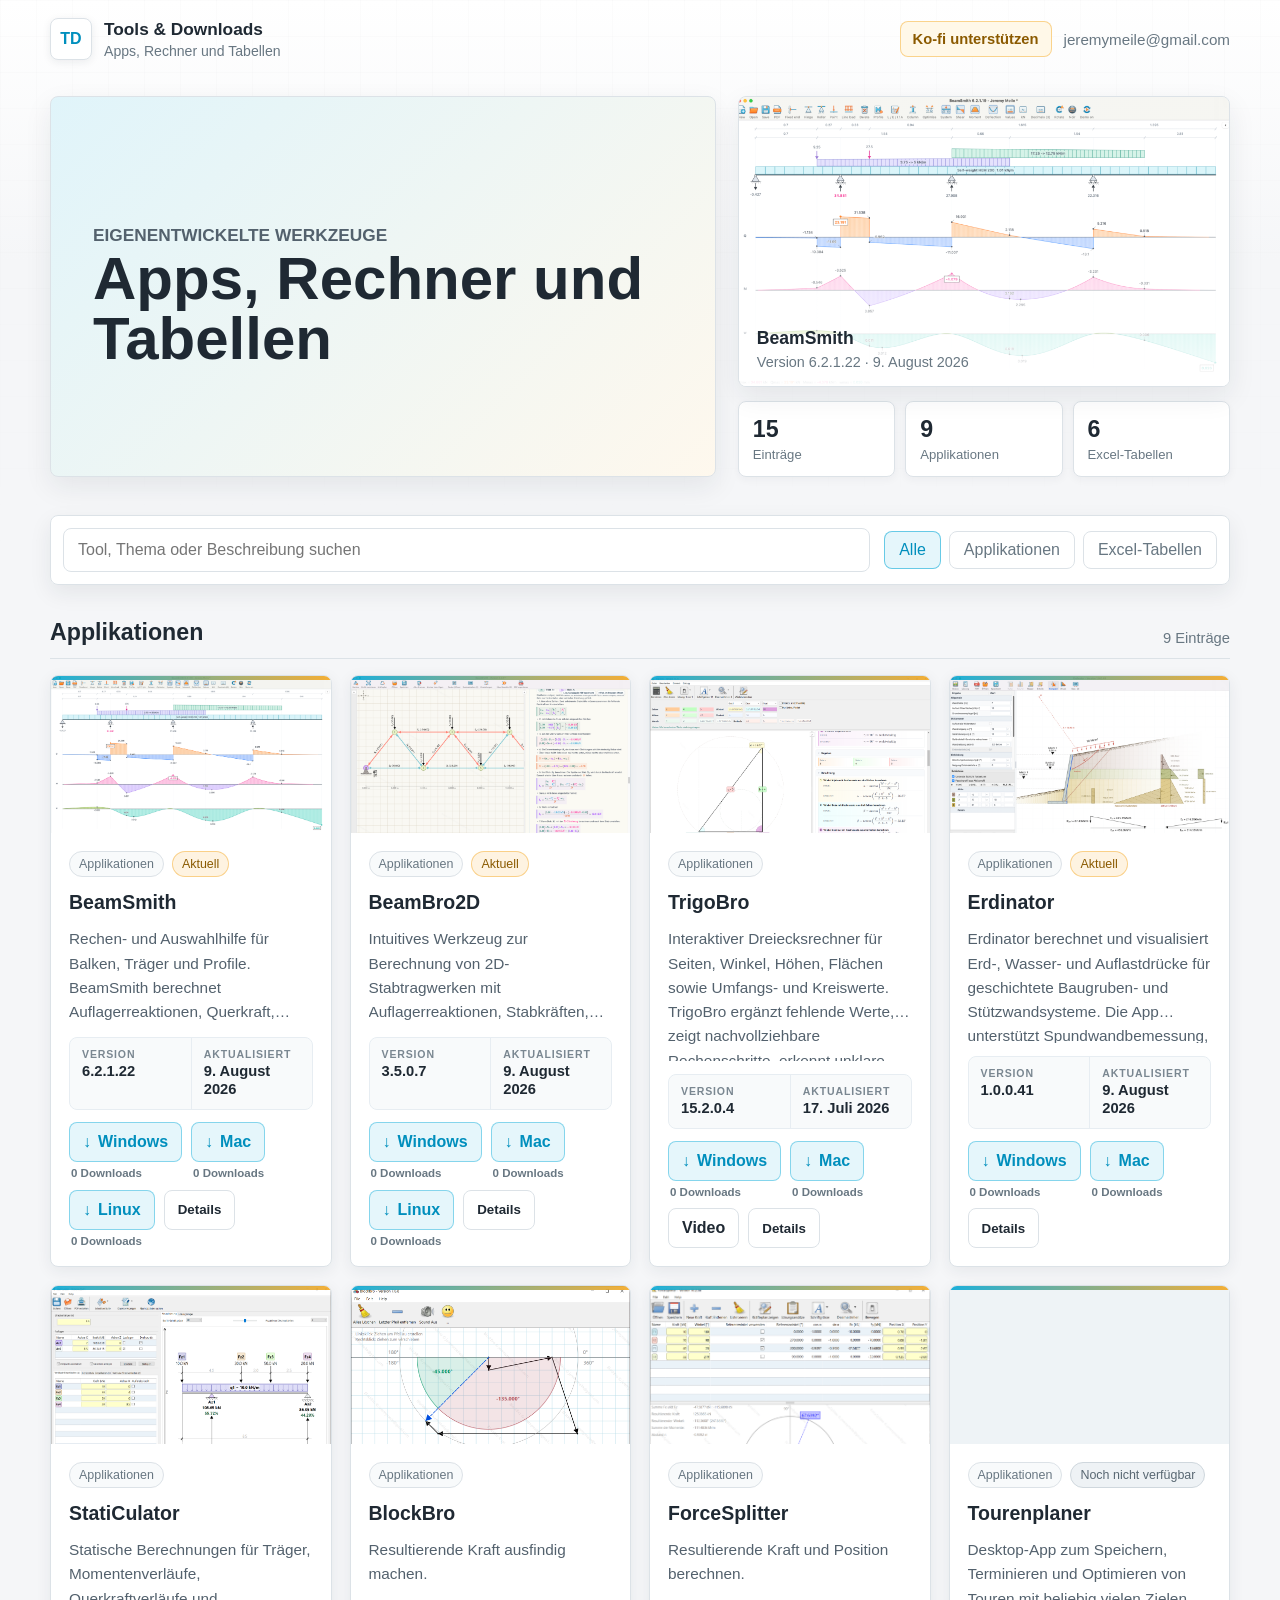
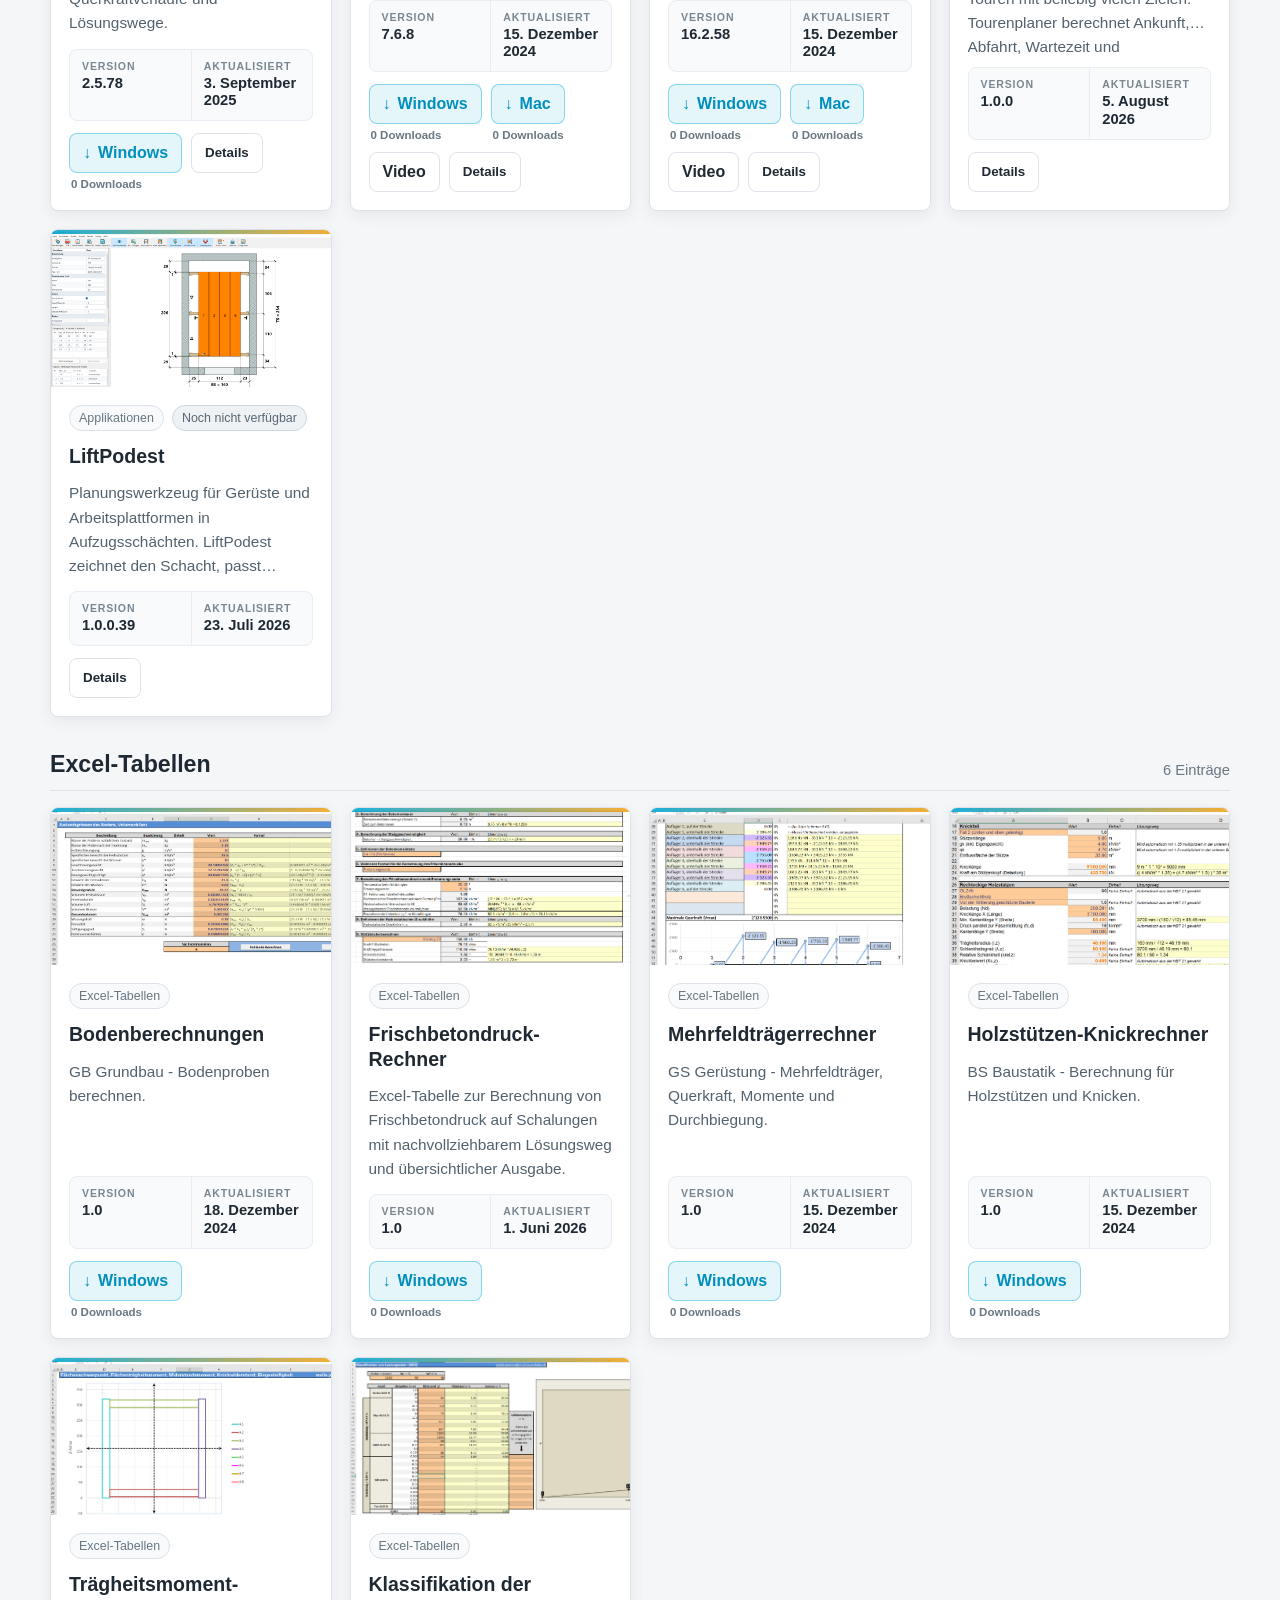
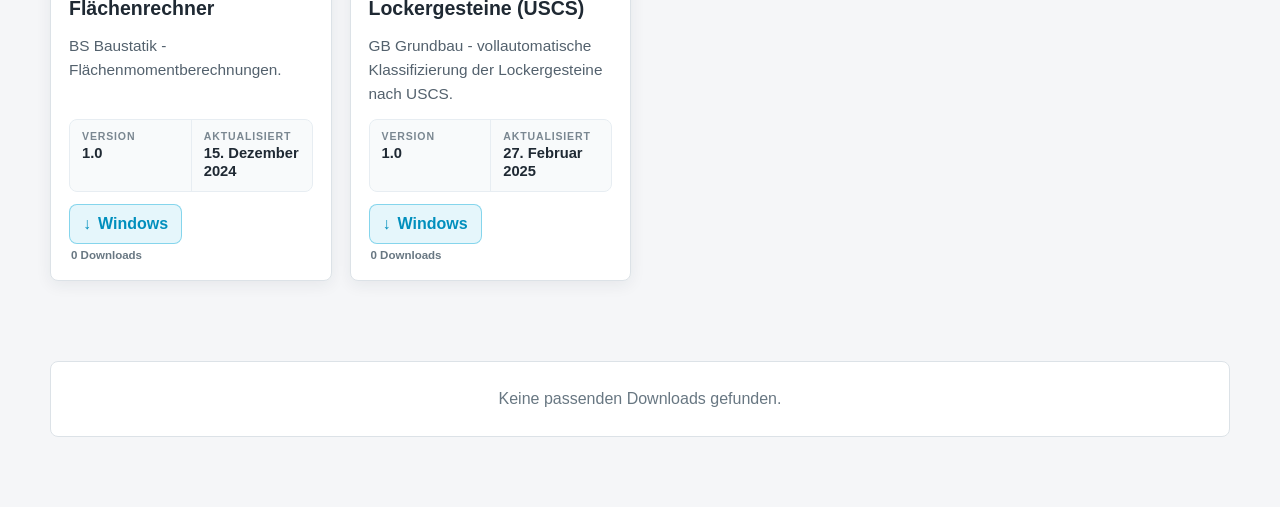
==== index.html @ 4de7c769 "Update BeamSmith, BeamBro2D and Erdinator releases" ====
<!DOCTYPE html>
<html lang="de">
<head>
    <meta charset="UTF-8">
    <meta name="viewport" content="width=device-width, initial-scale=1.0">
    <title>Tools & Downloads</title>
    <link rel="icon" href="favicon.svg" type="image/svg+xml">
    <style>
        :root {
            --bg: #f5f6f8;
            --panel: #ffffff;
            --panel-strong: #eef3f6;
            --text: #1f2933;
            --muted: #687782;
            --line: #dce2e7;
            --accent: #00a6d6;
            --accent-strong: #008fbd;
            --warn: #f4a51c;
            --shadow: 0 10px 28px rgba(31, 41, 51, 0.08);
            --radius: 8px;
        }

        * {
            box-sizing: border-box;
        }

        body {
            margin: 0;
            min-height: 100vh;
            font-family: Arial, Helvetica, sans-serif;
            background:
                linear-gradient(180deg, #ffffff 0, #f5f6f8 260px),
                var(--bg);
            color: var(--text);
        }

        body::before {
            content: "";
            position: fixed;
            inset: 0;
            pointer-events: none;
            opacity: 0.35;
            background-image:
                linear-gradient(rgba(31, 41, 51, 0.04) 1px, transparent 1px),
                linear-gradient(90deg, rgba(31, 41, 51, 0.04) 1px, transparent 1px);
            background-size: 36px 36px;
            mask-image: linear-gradient(to bottom, black, transparent 72%);
        }

        a {
            color: inherit;
        }

        .site-shell {
            position: relative;
            z-index: 1;
            width: min(1180px, calc(100% - 32px));
            margin: 0 auto;
        }

        header {
            display: flex;
            align-items: center;
            justify-content: space-between;
            gap: 18px;
            padding: 18px 0;
        }

        .brand {
            display: flex;
            align-items: center;
            gap: 12px;
            min-width: 0;
            text-decoration: none;
        }

        .brand:hover h1 {
            color: var(--accent-strong);
        }

        .brand-mark {
            display: grid;
            place-items: center;
            width: 42px;
            height: 42px;
            border: 1px solid var(--line);
            border-radius: var(--radius);
            background: #ffffff;
            color: var(--accent-strong);
            font-weight: 800;
            letter-spacing: 0;
            box-shadow: 0 2px 8px rgba(31, 41, 51, 0.08);
        }

        .brand h1 {
            margin: 0;
            font-size: 1.08rem;
        }

        .brand-text > span {
            display: block;
            margin-top: 3px;
            color: var(--muted);
            font-size: 0.88rem;
        }

        .contact-link {
            color: var(--muted);
            font-size: 0.95rem;
            text-decoration: none;
            white-space: nowrap;
        }

        .contact-link:hover {
            color: var(--accent-strong);
        }

        .header-actions {
            display: flex;
            align-items: center;
            gap: 12px;
            flex-wrap: wrap;
            justify-content: flex-end;
        }

        .support-link {
            display: inline-flex;
            align-items: center;
            min-height: 36px;
            padding: 0 12px;
            border: 1px solid rgba(244, 165, 28, 0.45);
            border-radius: var(--radius);
            background: #fff8e8;
            color: #8b5a00;
            font-size: 0.92rem;
            font-weight: 800;
            text-decoration: none;
            white-space: nowrap;
            transition: transform 0.16s ease, border-color 0.16s ease, background 0.16s ease;
        }

        .support-link:hover {
            transform: translateY(-1px);
            border-color: rgba(244, 165, 28, 0.8);
            background: #fff2d2;
        }

        .hero {
            display: grid;
            grid-template-columns: minmax(0, 1.15fr) minmax(280px, 0.85fr);
            gap: 22px;
            align-items: stretch;
            padding: 18px 0 18px;
        }

        .hero-main {
            display: flex;
            flex-direction: column;
            justify-content: center;
            min-height: 240px;
            padding: clamp(24px, 4vw, 42px);
            border: 1px solid var(--line);
            border-radius: var(--radius);
            background:
                linear-gradient(135deg, rgba(0, 166, 214, 0.12), rgba(244, 165, 28, 0.08)),
                var(--panel);
            box-shadow: var(--shadow);
        }

        .eyebrow {
            margin: 0 0 14px;
            color: var(--accent-strong);
            font-size: 0.82rem;
            font-weight: 700;
            letter-spacing: 0;
            text-transform: uppercase;
        }

        .hero h2 {
            max-width: 740px;
            margin: 0;
            font-size: 3.75rem;
            line-height: 1;
            letter-spacing: 0;
        }

        .hero p {
            max-width: 720px;
            margin: 18px 0 0;
            color: #53616d;
            font-size: 1.08rem;
            line-height: 1.58;
        }

        .hero-aside {
            display: grid;
            grid-template-rows: 1fr auto;
            gap: 14px;
        }

        .featured-preview {
            position: relative;
            overflow: hidden;
            min-height: 230px;
            border: 1px solid var(--line);
            border-radius: var(--radius);
            background: #eef3f6;
            box-shadow: var(--shadow);
        }

        .featured-preview img {
            width: 100%;
            height: 100%;
            min-height: 230px;
            object-fit: cover;
            filter: saturate(1.02) contrast(1.01);
        }

        .featured-preview::after {
            content: "";
            position: absolute;
            inset: 0;
            background: linear-gradient(to top, rgba(255, 255, 255, 0.92), rgba(255, 255, 255, 0.08) 64%);
        }

        .featured-caption {
            position: absolute;
            left: 18px;
            right: 18px;
            bottom: 16px;
            z-index: 1;
        }

        .featured-caption strong {
            display: block;
            font-size: 1.1rem;
            color: var(--text);
        }

        .featured-caption span {
            display: block;
            margin-top: 5px;
            color: var(--muted);
            font-size: 0.9rem;
        }

        .stats {
            display: grid;
            grid-template-columns: repeat(3, 1fr);
            gap: 10px;
        }

        .stat {
            min-width: 0;
            padding: 14px;
            border: 1px solid var(--line);
            border-radius: var(--radius);
            background: var(--panel);
            box-shadow: 0 2px 10px rgba(31, 41, 51, 0.05);
        }

        .stat strong {
            display: block;
            font-size: 1.45rem;
        }

        .stat span {
            display: block;
            margin-top: 4px;
            color: var(--muted);
            font-size: 0.82rem;
        }

        .controls {
            position: sticky;
            top: 0;
            z-index: 5;
            display: grid;
            grid-template-columns: minmax(220px, 1fr) auto;
            gap: 14px;
            align-items: center;
            margin: 20px 0 24px;
            padding: 12px;
            border: 1px solid var(--line);
            border-radius: var(--radius);
            background: rgba(255, 255, 255, 0.92);
            backdrop-filter: blur(18px);
            box-shadow: 0 8px 22px rgba(31, 41, 51, 0.08);
        }

        .search {
            width: 100%;
            height: 44px;
            padding: 0 14px;
            border: 1px solid var(--line);
            border-radius: var(--radius);
            outline: none;
            background: #ffffff;
            color: var(--text);
            font-size: 1rem;
        }

        .search:focus {
            border-color: var(--accent);
            box-shadow: 0 0 0 3px rgba(0, 166, 214, 0.16);
        }

        .category-tabs {
            display: flex;
            flex-wrap: wrap;
            justify-content: flex-end;
            gap: 8px;
        }

        .category-tab {
            height: 38px;
            padding: 0 14px;
            border: 1px solid var(--line);
            border-radius: var(--radius);
            background: #ffffff;
            color: var(--muted);
            cursor: pointer;
            font: inherit;
        }

        .category-tab:hover,
        .category-tab.is-active {
            border-color: rgba(0, 166, 214, 0.55);
            background: rgba(0, 166, 214, 0.1);
            color: var(--accent-strong);
        }

        #download-list {
            padding: 0 0 56px;
        }

        .category-section {
            margin-top: 34px;
        }

        .category-title {
            display: flex;
            align-items: end;
            justify-content: space-between;
            gap: 16px;
            margin: 0 0 16px;
            padding-bottom: 12px;
            border-bottom: 1px solid var(--line);
        }

        .category-title h3 {
            margin: 0;
            font-size: 1.45rem;
        }

        .category-title span {
            color: var(--muted);
            font-size: 0.92rem;
        }

        .category-container {
            display: grid;
            grid-template-columns: repeat(auto-fit, minmax(280px, 1fr));
            gap: 18px;
        }

        .download-item {
            position: relative;
            display: flex;
            flex-direction: column;
            isolation: isolate;
            overflow: hidden;
            min-height: 100%;
            border: 1px solid var(--line);
            border-radius: var(--radius);
            background: var(--panel);
            box-shadow: 0 4px 16px rgba(31, 41, 51, 0.07);
            transition: transform 0.18s ease, border-color 0.18s ease, box-shadow 0.18s ease;
        }

        .download-item::before {
            content: "";
            position: absolute;
            inset: 0 0 auto;
            z-index: 1;
            height: 4px;
            background: linear-gradient(90deg, var(--accent), var(--warn));
            opacity: 0.88;
        }

        .download-item:hover {
            transform: translateY(-4px);
            border-color: rgba(0, 166, 214, 0.5);
            box-shadow: var(--shadow);
        }

        .download-item.is-hidden,
        .category-section.is-hidden {
            display: none;
        }

        .image-button {
            position: relative;
            display: block;
            width: 100%;
            padding: 0;
            border: 0;
            background: #eef3f6;
            cursor: zoom-in;
        }

        .download-item img {
            display: block;
            width: 100%;
            aspect-ratio: 16 / 9;
            object-fit: cover;
            object-position: top center;
        }

        .card-body {
            display: flex;
            flex: 1;
            flex-direction: column;
            gap: 13px;
            padding: 18px;
        }

        .card-topline {
            display: flex;
            flex-wrap: wrap;
            gap: 8px;
            margin-bottom: 0;
        }

        .badge {
            display: inline-flex;
            align-items: center;
            min-height: 26px;
            padding: 0 9px;
            border: 1px solid var(--line);
            border-radius: 999px;
            color: var(--muted);
            font-size: 0.78rem;
            background: #f8fafb;
        }

        .badge.latest {
            border-color: rgba(244, 165, 28, 0.45);
            color: #8a5a00;
            background: rgba(244, 165, 28, 0.13);
        }

        .badge.unavailable {
            border-color: #cfd7dd;
            color: #596873;
            background: #eef2f5;
        }

        .download-item h4 {
            margin: 0;
            font-size: 1.22rem;
            line-height: 1.25;
        }

        .description {
            flex: 1;
            display: -webkit-box;
            overflow: hidden;
            margin: 0;
            color: #53616d;
            font-size: 0.96rem;
            line-height: 1.58;
            -webkit-box-orient: vertical;
            -webkit-line-clamp: 4;
        }

        .card-footer {
            display: flex;
            flex-direction: column;
            gap: 12px;
            margin-top: auto;
        }

        .meta {
            display: grid;
            grid-template-columns: repeat(2, minmax(0, 1fr));
            overflow: hidden;
            border: 1px solid #e7edf2;
            border-radius: var(--radius);
            background: #f8fafb;
        }

        .meta-item {
            display: flex;
            min-width: 0;
            flex-direction: column;
            gap: 3px;
            padding: 10px 12px;
        }

        .meta-item + .meta-item {
            border-left: 1px solid #e7edf2;
        }

        .meta-label {
            color: #7a8791;
            font-size: 0.66rem;
            font-weight: 700;
            letter-spacing: 0.08em;
            text-transform: uppercase;
        }

        .meta-value {
            color: var(--text);
            font-size: 0.92rem;
            font-weight: 800;
            line-height: 1.2;
        }

        .actions {
            display: flex;
            flex-wrap: wrap;
            gap: 9px;
            align-items: flex-start;
        }

        .download-action {
            display: inline-flex;
            flex-direction: column;
            align-items: flex-start;
            gap: 5px;
        }

        .download-link,
        .video-link,
        .detail-button {
            display: inline-flex;
            align-items: center;
            justify-content: center;
            min-height: 40px;
            padding: 0 13px;
            border: 1px solid var(--line);
            border-radius: var(--radius);
            background: #ffffff;
            color: var(--text);
            gap: 7px;
            font-weight: 700;
            text-decoration: none;
            transition: transform 0.16s ease, background 0.16s ease, border-color 0.16s ease, color 0.16s ease;
        }

        .download-link {
            border-color: rgba(0, 166, 214, 0.42);
            background: rgba(0, 166, 214, 0.1);
            color: var(--accent-strong);
        }

        .download-link:hover {
            transform: translateY(-1px);
            background: var(--accent-strong);
            border-color: var(--accent-strong);
            color: #ffffff;
        }

        .video-link,
        .detail-button {
            background: #ffffff;
        }

        .video-link:hover,
        .detail-button:hover {
            transform: translateY(-1px);
            background: #eef7fb;
            border-color: rgba(0, 166, 214, 0.45);
            color: var(--accent-strong);
        }

        .action-icon {
            font-size: 1rem;
            line-height: 1;
        }

        .detail-button {
            cursor: pointer;
            font-family: inherit;
        }

        .download-count {
            color: var(--muted);
            font-size: 0.72rem;
            font-weight: 700;
            line-height: 1.2;
            padding: 0 2px;
        }

        .empty-state {
            margin: 24px 0 70px;
            padding: 28px;
            border: 1px solid var(--line);
            border-radius: var(--radius);
            background: var(--panel);
            color: var(--muted);
            text-align: center;
        }

        #popup {
            display: none;
            position: fixed;
            inset: 0;
            z-index: 1000;
            align-items: center;
            justify-content: center;
            padding: 24px;
            background: rgba(2, 6, 10, 0.86);
        }

        #popup.is-open {
            display: flex;
        }

        #popup img,
        #popup video {
            max-width: min(1180px, 94vw);
            max-height: 88vh;
            border: 1px solid var(--line);
            border-radius: var(--radius);
            box-shadow: var(--shadow);
            background: #000000;
        }

        .popup-close {
            position: absolute;
            top: 18px;
            right: 18px;
            width: 42px;
            height: 42px;
            border: 1px solid var(--line);
            border-radius: var(--radius);
            background: #ffffff;
            color: var(--text);
            cursor: pointer;
            font-size: 1.5rem;
            line-height: 1;
        }

        #details-modal {
            display: none;
            position: fixed;
            inset: 0;
            z-index: 1000;
            align-items: center;
            justify-content: center;
            padding: 24px;
            background: rgba(2, 6, 10, 0.72);
        }

        #details-modal.is-open {
            display: flex;
        }

        .details-dialog {
            width: min(920px, 94vw);
            max-height: 88vh;
            overflow: auto;
            border: 1px solid var(--line);
            border-radius: var(--radius);
            background: var(--panel);
            box-shadow: var(--shadow);
        }

        .details-header {
            position: sticky;
            top: 0;
            z-index: 1;
            display: flex;
            align-items: flex-start;
            justify-content: space-between;
            gap: 18px;
            padding: 22px 24px 18px;
            border-bottom: 1px solid var(--line);
            background: rgba(255, 255, 255, 0.96);
        }

        .details-header h3 {
            margin: 0;
            font-size: 2rem;
            line-height: 1.1;
        }

        .details-header p {
            margin: 8px 0 0;
            color: var(--muted);
            font-size: 1rem;
            line-height: 1.5;
        }

        .details-close {
            flex: 0 0 auto;
            width: 40px;
            height: 40px;
            border: 1px solid var(--line);
            border-radius: var(--radius);
            background: #ffffff;
            color: var(--text);
            cursor: pointer;
            font-size: 1.35rem;
            line-height: 1;
        }

        .details-body {
            display: grid;
            grid-template-columns: minmax(0, 1.25fr) minmax(240px, 0.75fr);
            gap: 22px;
            padding: 24px;
        }

        .details-section {
            margin: 0 0 22px;
        }

        .details-section:last-child {
            margin-bottom: 0;
        }

        .details-section h4 {
            margin: 0 0 10px;
            color: var(--text);
            font-size: 0.98rem;
        }

        .details-section ul {
            display: grid;
            gap: 8px;
            margin: 0;
            padding-left: 20px;
            color: #3e4d58;
            line-height: 1.42;
        }

        .details-note {
            margin: 0;
            color: var(--muted);
            line-height: 1.5;
        }

        @media (max-width: 820px) {
            .site-shell {
                width: min(100% - 22px, 1180px);
            }

            header,
            .hero,
            .controls {
                grid-template-columns: 1fr;
            }

            header {
                align-items: flex-start;
                flex-direction: column;
            }

            .contact-link {
                white-space: normal;
            }

            .hero-main {
                min-height: 220px;
            }

            .hero h2 {
                font-size: 3rem;
            }

            .featured-preview,
            .featured-preview img {
                min-height: 190px;
            }

            .category-tabs {
                justify-content: flex-start;
            }

            .stats {
                grid-template-columns: repeat(3, minmax(0, 1fr));
            }

            .stat {
                padding: 10px;
            }

            .stat strong {
                font-size: 1.25rem;
            }

            .stat span {
                font-size: 0.74rem;
                line-height: 1.2;
            }

            .details-body {
                grid-template-columns: 1fr;
            }
        }

        @media (max-width: 520px) {
            header {
                align-items: flex-start;
                flex-direction: column;
            }

            .header-actions {
                justify-content: flex-start;
            }

            .hero {
                gap: 12px;
                padding: 8px 0 12px;
            }

            .hero-main {
                min-height: 0;
                padding: 22px;
            }

            .eyebrow {
                margin-bottom: 10px;
            }

            .hero h2 {
                font-size: 2.15rem;
                line-height: 1.05;
            }

            .hero p {
                margin-top: 14px;
                font-size: 1rem;
                line-height: 1.5;
            }

            .hero-aside {
                gap: 10px;
            }

            .featured-preview,
            .featured-preview img {
                min-height: 170px;
            }

            .stats {
                gap: 6px;
            }

            .category-tab {
                padding: 0 11px;
                font-size: 0.94rem;
            }

            .stat {
                padding: 9px 8px;
            }

            .stat span {
                overflow-wrap: anywhere;
            }

            .card-body {
                padding: 15px;
            }

            .description {
                -webkit-line-clamp: 3;
            }

            .download-link,
            .video-link,
            .detail-button {
                width: 100%;
            }

            .download-action {
                width: 100%;
            }
        }
    </style>
</head>
<body>
    <div class="site-shell">
        <header>
            <a class="brand" href="https://github.com/Oroxzy" target="_blank" rel="noopener">
                <span class="brand-mark">TD</span>
                <span class="brand-text">
                    <h1>Tools & Downloads</h1>
                    <span>Apps, Rechner und Tabellen</span>
                </span>
            </a>
            <div class="header-actions">
                <a class="support-link" href="https://ko-fi.com/oroxzy" target="_blank" rel="noopener">Ko-fi unterstützen</a>
                <a class="contact-link" href="mailto:jeremymeile@gmail.com">jeremymeile@gmail.com</a>
            </div>
        </header>

        <main>
            <section class="hero" aria-labelledby="page-title">
                <div class="hero-main">
                    <p class="eyebrow">Eigenentwickelte Werkzeuge</p>
                    <h2 id="page-title">Apps, Rechner und Tabellen</h2>
                </div>
                <aside class="hero-aside" aria-label="Übersicht">
                    <div class="featured-preview">
                        <img id="featured-image" src="Pictures/Beamsmith.PNG?v=6.2.1.19-1" alt="Vorschau von BeamSmith" decoding="async" fetchpriority="high">
                        <div class="featured-caption">
                            <strong id="featured-title">BeamSmith</strong>
                            <span id="featured-meta">Balken, Träger und Profile</span>
                        </div>
                    </div>
                    <div class="stats" aria-label="Statistiken">
                        <div class="stat">
                            <strong id="tool-count">0</strong>
                            <span>Einträge</span>
                        </div>
                        <div class="stat">
                            <strong id="app-count">0</strong>
                            <span>Applikationen</span>
                        </div>
                        <div class="stat">
                            <strong id="sheet-count">0</strong>
                            <span>Excel-Tabellen</span>
                        </div>
                    </div>
                </aside>
            </section>

            <section class="controls" aria-label="Downloads filtern">
                <input class="search" id="search" type="search" placeholder="Tool, Thema oder Beschreibung suchen" autocomplete="off">
                <div class="category-tabs" id="category-tabs"></div>
            </section>

            <div id="download-list"></div>
            <div class="empty-state is-hidden" id="empty-state">Keine passenden Downloads gefunden.</div>
        </main>
    </div>

    <div id="popup" role="dialog" aria-modal="true" aria-label="Bildvorschau">
        <button class="popup-close" id="popup-close" type="button" aria-label="Bildvorschau schließen">×</button>
        <img id="popup-img" src="" alt="">
    </div>

    <div id="details-modal" role="dialog" aria-modal="true" aria-labelledby="details-title">
        <div class="details-dialog">
            <div class="details-header">
                <div>
                    <h3 id="details-title">Details</h3>
                    <p id="details-tagline"></p>
                </div>
                <button class="details-close" id="details-close" type="button" aria-label="Details schließen">×</button>
            </div>
            <div class="details-body" id="details-body"></div>
        </div>
    </div>

    <script>
        const csvFilePath = 'downloads.csv?v=2026-08-09-app-updates';
        const detailsFilePath = 'details.json?v=2026-08-09-app-updates';
        const countApiEndpoint = 'https://countapi.maayanlab.cloud/rpc';
        const countApiPrefix = 'oroxzy.github.io-global-downloads';
        const downloadList = document.getElementById('download-list');
        const categoryTabs = document.getElementById('category-tabs');
        const searchInput = document.getElementById('search');
        const emptyState = document.getElementById('empty-state');
        const popup = document.getElementById('popup');
        const popupImg = document.getElementById('popup-img');
        const popupClose = document.getElementById('popup-close');
        let popupVideo = null;
        const detailsModal = document.getElementById('details-modal');
        const detailsClose = document.getElementById('details-close');
        const detailsTitle = document.getElementById('details-title');
        const detailsTagline = document.getElementById('details-tagline');
        const detailsBody = document.getElementById('details-body');
        const toolCount = document.getElementById('tool-count');
        const appCount = document.getElementById('app-count');
        const sheetCount = document.getElementById('sheet-count');
        const featuredImage = document.getElementById('featured-image');
        const featuredTitle = document.getElementById('featured-title');
        const featuredMeta = document.getElementById('featured-meta');

        let allItems = [];
        let appDetails = {};
        let activeCategory = 'Alle';

        function parseCSV(data) {
            const rows = data.trim().split(/\r?\n/).slice(1);

            return rows.map(row => {
                const [
                    titel,
                    picturepfad,
                    downloadpfad_windows,
                    downloadpfad_mac,
                    beschreibung,
                    youtubevideopfad,
                    version,
                    datum,
                    kategorie,
                    previewvideopfad,
                    downloadpfad_linux
                ] = row.split(';');

                return {
                    titel: titel?.trim(),
                    picturepfad: picturepfad?.trim(),
                    downloadpfad_windows: downloadpfad_windows?.trim(),
                    downloadpfad_mac: downloadpfad_mac?.trim(),
                    beschreibung: beschreibung?.trim(),
                    youtubevideopfad: youtubevideopfad?.trim(),
                    version: version?.trim(),
                    datum: datum?.trim(),
                    kategorie: kategorie?.trim(),
                    previewvideopfad: previewvideopfad?.trim(),
                    downloadpfad_linux: downloadpfad_linux?.trim()
                };
            }).filter(item => item.titel && item.kategorie);
        }

        function formatEuropeanDate(isoDate) {
            if (!isoDate) return 'N/A';

            const date = new Date(`${isoDate}T00:00:00`);
            return date.toLocaleDateString('de-DE', {
                day: 'numeric',
                month: 'long',
                year: 'numeric'
            });
        }

        function updateHero(items) {
            const featured = items.find(item => item.titel === 'BeamSmith') || items[0];

            toolCount.textContent = items.length;
            appCount.textContent = items.filter(item => item.kategorie === 'Applikationen').length;
            sheetCount.textContent = items.filter(item => item.kategorie === 'Excel-Tabellen').length;

            if (!featured) return;

            featuredImage.src = featured.picturepfad;
            featuredImage.alt = featured.titel;
            featuredTitle.textContent = featured.titel;
            featuredMeta.textContent = `Version ${featured.version || 'N/A'} · ${formatEuropeanDate(featured.datum)}`;
        }

        function renderTabs(items) {
            const categories = ['Alle', ...new Set(items.map(item => item.kategorie))];
            categoryTabs.innerHTML = '';

            categories.forEach(category => {
                const button = document.createElement('button');
                button.type = 'button';
                button.className = 'category-tab';
                button.textContent = category;
                button.dataset.category = category;
                button.setAttribute('aria-pressed', category === activeCategory ? 'true' : 'false');

                if (category === activeCategory) {
                    button.classList.add('is-active');
                }

                button.addEventListener('click', () => {
                    activeCategory = category;
                    renderTabs(allItems);
                    filterItems();
                });

                categoryTabs.appendChild(button);
            });
        }

        function createBadge(text, className = '') {
            const badge = document.createElement('span');
            badge.className = `badge ${className}`.trim();
            badge.textContent = text;
            return badge;
        }

        function formatDownloadCount(value) {
            const number = Number(value) || 0;
            return `${number.toLocaleString('de-DE')} ${number === 1 ? 'Download' : 'Downloads'}`;
        }

        function setDownloadCount(element, count) {
            element.textContent = formatDownloadCount(count);
        }

        async function getLocalDownloadCount(key) {
            const res = await fetch(`${countApiEndpoint}/get?key=${encodeURIComponent(key)}`, {
                cache: 'no-store'
            });

            if (!res.ok) throw new Error(`Count API returned ${res.status}`);

            const value = await res.json();
            return value === null ? 0 : value;
        }

        async function recordLocalDownload(key) {
            const res = await fetch(`${countApiEndpoint}/hit`, {
                method: 'POST',
                headers: { 'Content-Type': 'application/json' },
                body: JSON.stringify({ key }),
                cache: 'no-store',
                keepalive: true
            });

            if (!res.ok) throw new Error(`Count API returned ${res.status}`);

            return getLocalDownloadCount(key);
        }

        function createDownloadLink(href, label, key) {
            const wrapper = document.createElement('div');
            wrapper.className = 'download-action';

            const link = document.createElement('a');
            link.className = 'download-link';
            link.href = href;
            link.title = `${label} herunterladen`;

            const icon = document.createElement('span');
            icon.className = 'action-icon';
            icon.setAttribute('aria-hidden', 'true');
            icon.textContent = '↓';

            const linkLabel = document.createElement('span');
            linkLabel.textContent = label;
            link.append(icon, linkLabel);

            const count = document.createElement('span');
            count.className = 'download-count';
            count.textContent = 'lädt...';

            link.addEventListener('click', async event => {
                if (event.button !== 0 || event.metaKey || event.ctrlKey || event.shiftKey || event.altKey) return;

                event.preventDefault();

                const currentValue = Number(link.dataset.downloadCount || 0);
                const nextValue = currentValue + 1;
                link.dataset.downloadCount = nextValue;
                setDownloadCount(count, nextValue);

                try {
                    const savedValue = await recordLocalDownload(key);
                    link.dataset.downloadCount = savedValue;
                    setDownloadCount(count, savedValue);
                } catch (err) {
                    console.error('Fehler beim Aktualisieren des Zählers:', err);
                } finally {
                    window.location.href = href;
                }
            });

            updateCounter({ key, link, count });
            wrapper.append(link, count);
            return wrapper;
        }

        function createDetailButton(item) {
            const button = document.createElement('button');
            button.type = 'button';
            button.className = 'detail-button';
            button.textContent = 'Details';
            button.addEventListener('click', () => openDetails(item));
            return button;
        }

        function getDownloadKey(item, platform) {
            const title = item.titel.trim().toLowerCase().replace(/[^a-z0-9]+/gi, '-').replace(/^-|-$/g, '');
            const version = (item.version || 'unknown').trim().toLowerCase().replace(/[^a-z0-9]+/gi, '-').replace(/^-|-$/g, '');
            return `${countApiPrefix}-${title}-${version}-${platform}`;
        }

        function sortDownloadItems(items) {
            const priority = {
                BeamSmith: 0,
                BeamBro2D: 1,
                TrigoBro: 2
            };

            return [...items].sort((a, b) => {
                const aPriority = priority[a.titel] ?? 10;
                const bPriority = priority[b.titel] ?? 10;

                if (aPriority !== bPriority) return aPriority - bPriority;

                const aHasDownload = Boolean(a.downloadpfad_windows || a.downloadpfad_mac);
                const bHasDownload = Boolean(b.downloadpfad_windows || b.downloadpfad_mac);

                if (aHasDownload !== bHasDownload) return aHasDownload ? -1 : 1;

                return 0;
            });
        }

        function renderDownloads(items) {
            const grouped = items.reduce((categories, item) => {
                categories[item.kategorie] = categories[item.kategorie] || [];
                categories[item.kategorie].push(item);
                return categories;
            }, {});

            const newestDate = items.reduce((latest, item) => {
                if (!item.datum) return latest;
                return item.datum > latest ? item.datum : latest;
            }, '');

            downloadList.innerHTML = '';

            Object.entries(grouped).forEach(([category, categoryItems]) => {
                const sortedCategoryItems = sortDownloadItems(categoryItems);
                const section = document.createElement('section');
                section.className = 'category-section';
                section.dataset.category = category;

                const title = document.createElement('div');
                title.className = 'category-title';

                const heading = document.createElement('h3');
                heading.textContent = category;

                const count = document.createElement('span');
                count.textContent = `${sortedCategoryItems.length} Einträge`;

                title.append(heading, count);
                section.appendChild(title);

                const container = document.createElement('div');
                container.className = 'category-container';

                sortedCategoryItems.forEach(item => {
                    const card = document.createElement('article');
                    card.className = 'download-item';
                    card.dataset.category = item.kategorie;
                    card.dataset.search = [
                        item.titel,
                        item.beschreibung,
                        item.kategorie,
                        item.version
                    ].join(' ').toLowerCase();

                    if (item.picturepfad) {
                        const imageButton = document.createElement('button');
                        imageButton.type = 'button';
                        imageButton.className = 'image-button';
                        imageButton.setAttribute('aria-label', `${item.titel} vergrößern`);

                        const img = document.createElement('img');
                        img.src = item.picturepfad;
                        img.alt = item.titel;
                        img.loading = 'lazy';
                        img.decoding = 'async';

                        imageButton.appendChild(img);
                        imageButton.addEventListener('click', () => {
                            if (item.previewvideopfad) {
                                openVideoPopup(item.previewvideopfad, `${item.titel} Vorschau`);
                            } else {
                                openPopup(item.picturepfad, item.titel);
                            }
                        });
                        card.appendChild(imageButton);
                    }

                    const body = document.createElement('div');
                    body.className = 'card-body';

                    const topLine = document.createElement('div');
                    topLine.className = 'card-topline';
                    topLine.appendChild(createBadge(item.kategorie));

                    if (item.datum === newestDate) {
                        topLine.appendChild(createBadge('Aktuell', 'latest'));
                    }

                    if (!item.downloadpfad_windows && !item.downloadpfad_mac) {
                        topLine.appendChild(createBadge('Noch nicht verfügbar', 'unavailable'));
                    }

                    const title = document.createElement('h4');
                    title.textContent = item.titel;

                    const desc = document.createElement('p');
                    desc.className = 'description';
                    desc.textContent = item.beschreibung || 'Keine Beschreibung vorhanden.';

                    const meta = document.createElement('div');
                    meta.className = 'meta';
                    meta.innerHTML = `
                        <span class="meta-item">
                            <span class="meta-label">Version</span>
                            <span class="meta-value">${item.version || 'N/A'}</span>
                        </span>
                        <span class="meta-item">
                            <span class="meta-label">Aktualisiert</span>
                            <span class="meta-value">${formatEuropeanDate(item.datum)}</span>
                        </span>
                    `;

                    const actions = document.createElement('div');
                    actions.className = 'actions';

                    if (item.downloadpfad_windows) {
                        const winKey = getDownloadKey(item, 'win');
                        actions.appendChild(createDownloadLink(item.downloadpfad_windows, 'Windows', winKey));
                    }

                    if (item.downloadpfad_mac) {
                        const macKey = getDownloadKey(item, 'mac');
                        actions.appendChild(createDownloadLink(item.downloadpfad_mac, 'Mac', macKey));
                    }

                    if (item.downloadpfad_linux) {
                        const linuxKey = getDownloadKey(item, 'linux');
                        actions.appendChild(createDownloadLink(item.downloadpfad_linux, 'Linux', linuxKey));
                    }

                    if (item.youtubevideopfad) {
                        const video = document.createElement('a');
                        video.className = 'video-link';
                        video.href = item.youtubevideopfad;
                        video.target = '_blank';
                        video.rel = 'noopener';
                        video.textContent = 'Video';
                        actions.appendChild(video);
                    }

                    if (appDetails[item.titel]) {
                        actions.appendChild(createDetailButton(item));
                    }

                    const footer = document.createElement('div');
                    footer.className = 'card-footer';
                    footer.append(meta, actions);

                    body.append(topLine, title, desc, footer);
                    card.appendChild(body);
                    container.appendChild(card);
                });

                section.appendChild(container);
                downloadList.appendChild(section);
            });
        }

        function filterItems() {
            const query = searchInput.value.trim().toLowerCase();
            let visibleCards = 0;

            document.querySelectorAll('.category-section').forEach(section => {
                let visibleInSection = 0;

                section.querySelectorAll('.download-item').forEach(card => {
                    const matchesCategory = activeCategory === 'Alle' || card.dataset.category === activeCategory;
                    const matchesSearch = !query || card.dataset.search.includes(query);
                    const isVisible = matchesCategory && matchesSearch;

                    card.classList.toggle('is-hidden', !isVisible);
                    if (isVisible) {
                        visibleCards += 1;
                        visibleInSection += 1;
                    }
                });

                section.classList.toggle('is-hidden', visibleInSection === 0);
            });

            emptyState.classList.toggle('is-hidden', visibleCards > 0);
        }

        function openPopup(src, alt) {
            closeVideoPopup();
            popupImg.src = src;
            popupImg.alt = alt;
            popupImg.hidden = false;
            popup.classList.add('is-open');
        }

        function openVideoPopup(src, label) {
            popupImg.hidden = true;
            popupImg.src = '';
            popupImg.alt = '';
            closeVideoPopup();

            popupVideo = document.createElement('video');
            popupVideo.src = src;
            popupVideo.setAttribute('aria-label', label);
            popupVideo.autoplay = true;
            popupVideo.controls = true;
            popupVideo.loop = true;
            popupVideo.muted = false;
            popupVideo.volume = 1;
            popupVideo.playsInline = true;

            popup.appendChild(popupVideo);
            popup.classList.add('is-open');
            popupVideo.play().catch(() => {});
        }

        function closeVideoPopup() {
            if (!popupVideo) return;
            popupVideo.pause();
            popupVideo.remove();
            popupVideo = null;
        }

        function closePopup() {
            popup.classList.remove('is-open');
            popupImg.src = '';
            popupImg.alt = '';
            popupImg.hidden = false;
            closeVideoPopup();
        }

        function createDetailsSection(title, entries) {
            if (!entries || entries.length === 0) return null;

            const section = document.createElement('section');
            section.className = 'details-section';

            const heading = document.createElement('h4');
            heading.textContent = title;

            const list = document.createElement('ul');
            entries.forEach(entry => {
                const item = document.createElement('li');
                item.textContent = entry;
                list.appendChild(item);
            });

            section.append(heading, list);
            return section;
        }

        function openDetails(item) {
            const details = appDetails[item.titel];
            if (!details) return;

            detailsTitle.textContent = item.titel;
            detailsTagline.textContent = details.tagline || item.beschreibung || '';
            detailsBody.innerHTML = '';

            const mainColumn = document.createElement('div');
            const sideColumn = document.createElement('div');

            [
                createDetailsSection('Was du damit machen kannst', details.features),
                createDetailsSection('Typische Anwendungsfälle', details.useCases)
            ].filter(Boolean).forEach(section => mainColumn.appendChild(section));

            [
                createDetailsSection('Eingaben', details.inputs),
                createDetailsSection('Ergebnisse', details.outputs)
            ].filter(Boolean).forEach(section => sideColumn.appendChild(section));

            if (details.notes) {
                const noteSection = document.createElement('section');
                noteSection.className = 'details-section';

                const heading = document.createElement('h4');
                heading.textContent = 'Hinweis';

                const note = document.createElement('p');
                note.className = 'details-note';
                note.textContent = details.notes;

                noteSection.append(heading, note);
                sideColumn.appendChild(noteSection);
            }

            detailsBody.append(mainColumn, sideColumn);
            detailsModal.classList.add('is-open');
        }

        function closeDetails() {
            detailsModal.classList.remove('is-open');
            detailsBody.innerHTML = '';
        }

        async function updateCounter({ key, link, count }) {
            try {
                const value = await getLocalDownloadCount(key);

                link.dataset.downloadCount = value;
                setDownloadCount(count, value);
            } catch (err) {
                console.error('Fehler beim Abrufen des Zählers:', err);
                link.dataset.downloadCount = 0;
                setDownloadCount(count, 0);
            }
        }

        async function init() {
            try {
                const [response, detailsResponse] = await Promise.all([
                    fetch(csvFilePath, { cache: 'no-store' }),
                    fetch(detailsFilePath, { cache: 'no-store' })
                ]);
                const data = await response.text();
                appDetails = detailsResponse.ok ? await detailsResponse.json() : {};
                allItems = parseCSV(data);

                updateHero(allItems);
                renderTabs(allItems);
                renderDownloads(allItems);
                filterItems();
            } catch (err) {
                console.error('Fehler beim Laden der Downloads:', err);
                emptyState.textContent = 'Downloads konnten nicht geladen werden.';
                emptyState.classList.remove('is-hidden');
            }
        }

        searchInput.addEventListener('input', filterItems);
        popupClose.addEventListener('click', closePopup);
        detailsClose.addEventListener('click', closeDetails);
        popup.addEventListener('click', event => {
            if (event.target === popup) closePopup();
        });
        detailsModal.addEventListener('click', event => {
            if (event.target === detailsModal) closeDetails();
        });
        document.addEventListener('keydown', event => {
            if (event.key === 'Escape') {
                closePopup();
                closeDetails();
            }
        });

        init();
    </script>
</body>
</html>
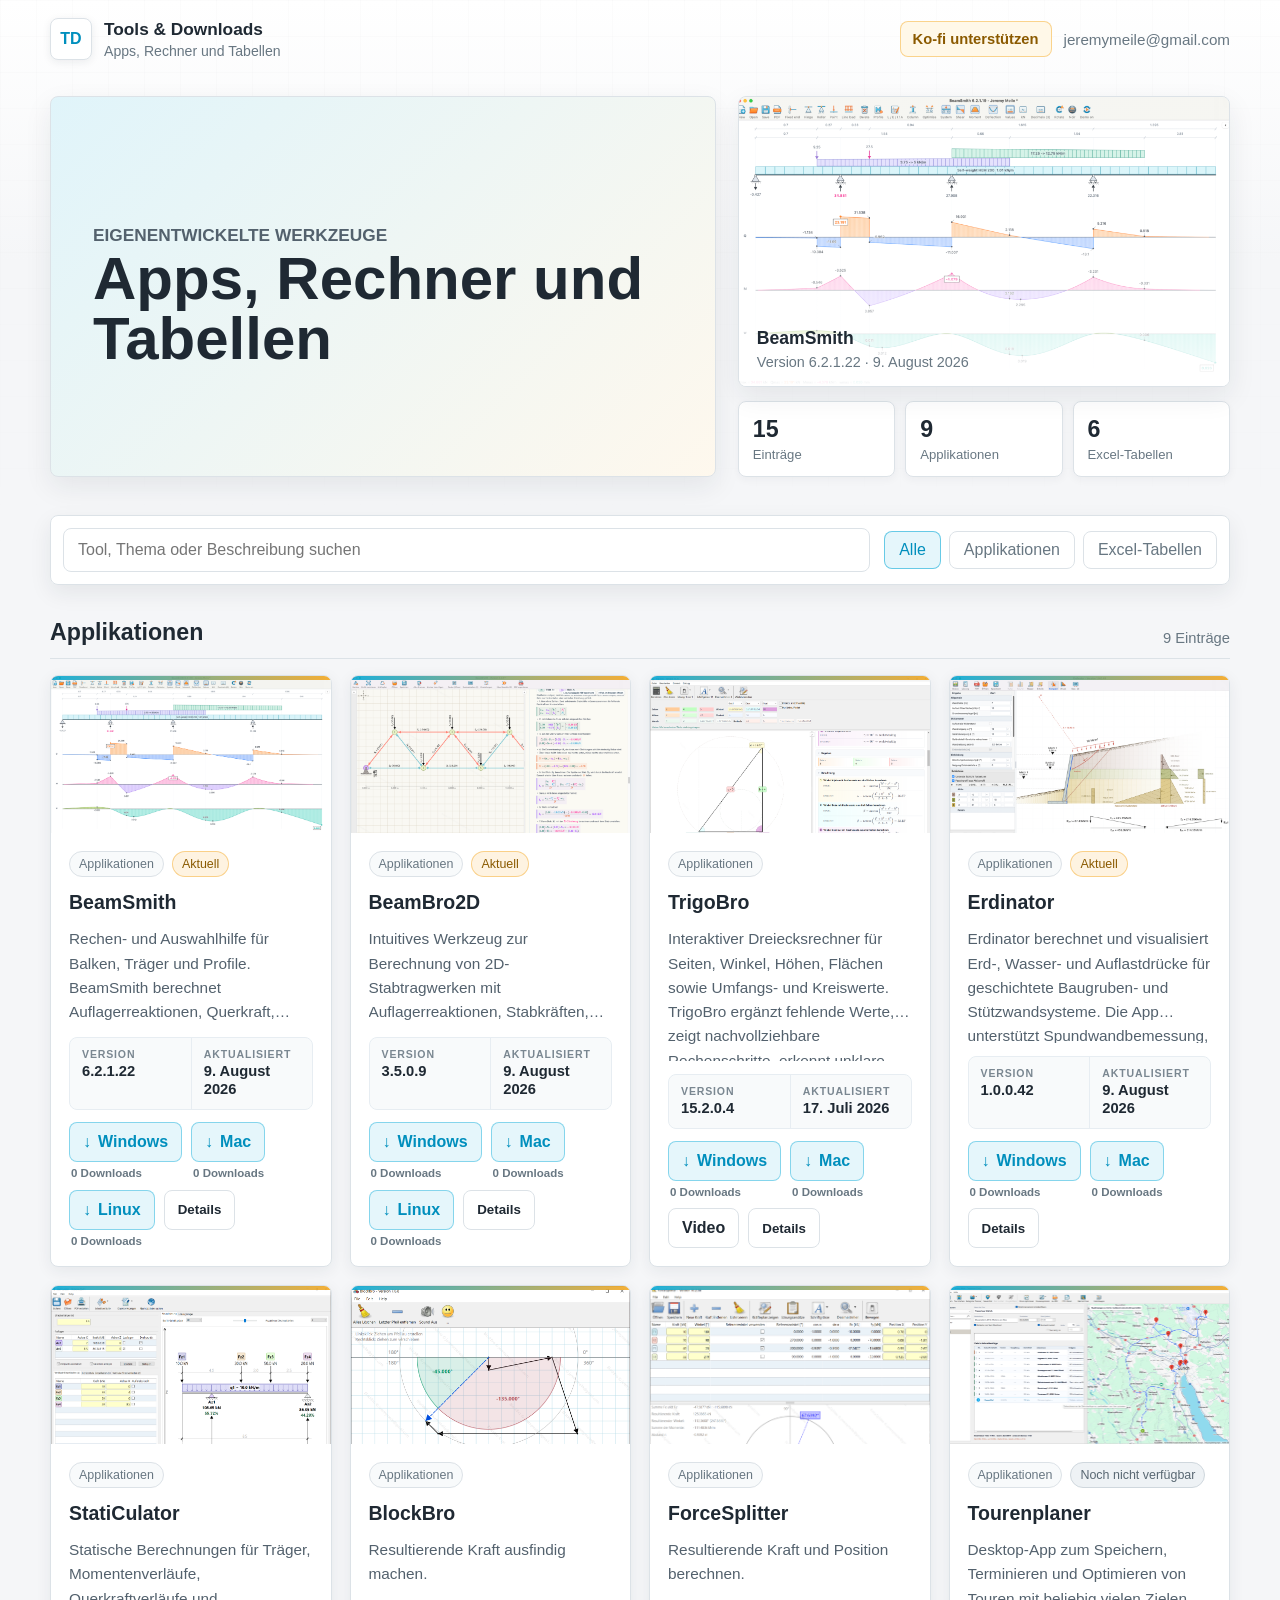
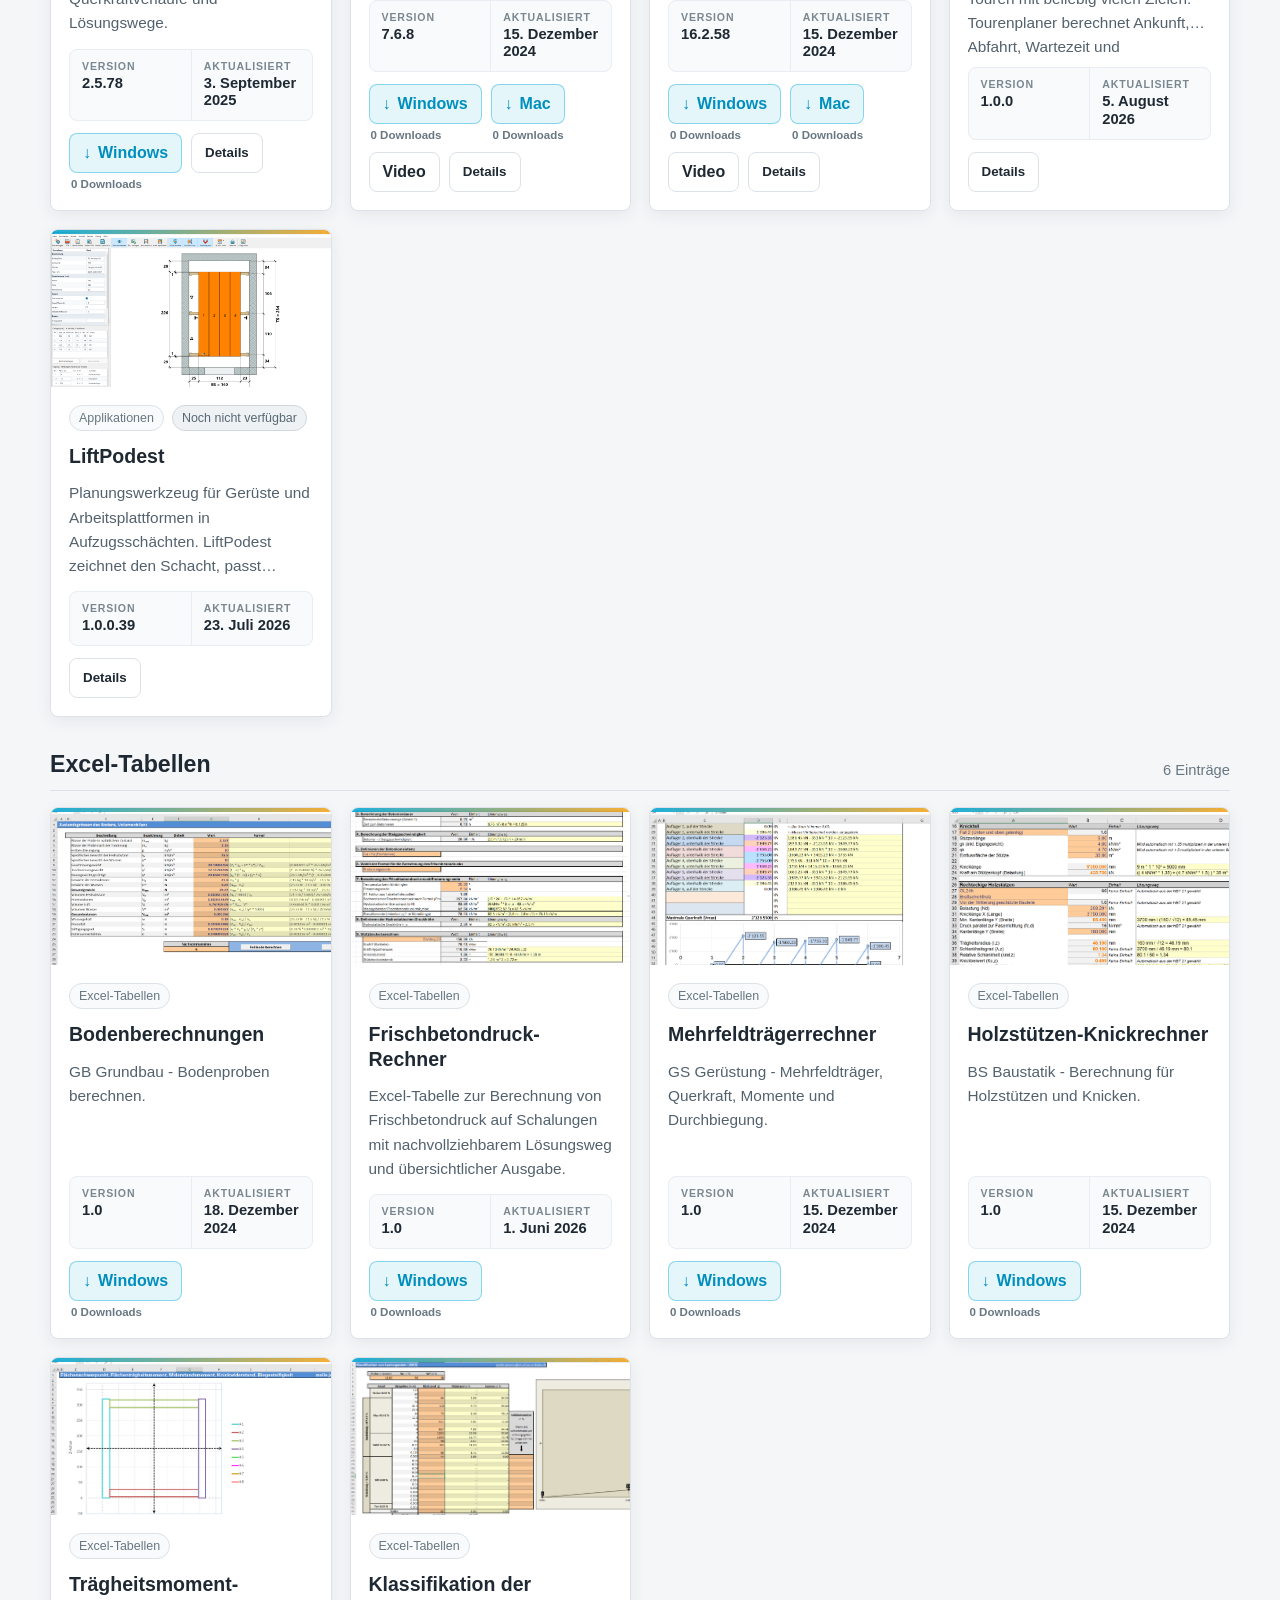
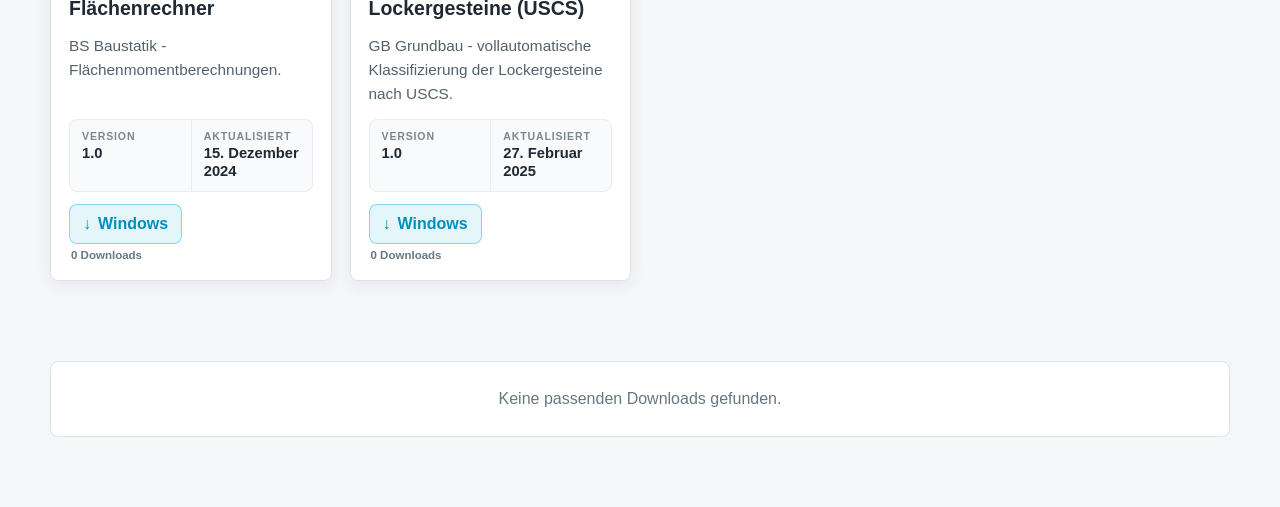
==== commit 51d7e54f: "Update recompiled BeamBro2D and Erdinator builds" ====
--- a/index.html
+++ b/index.html
@@ -959,8 +959,8 @@
     </div>
 
     <script>
-        const csvFilePath = 'downloads.csv?v=2026-08-09-app-updates';
-        const detailsFilePath = 'details.json?v=2026-08-09-app-updates';
+        const csvFilePath = 'downloads.csv?v=2026-08-09-recompiled-apps';
+        const detailsFilePath = 'details.json?v=2026-08-09-recompiled-apps';
         const countApiEndpoint = 'https://countapi.maayanlab.cloud/rpc';
         const countApiPrefix = 'oroxzy.github.io-global-downloads';
         const downloadList = document.getElementById('download-list');
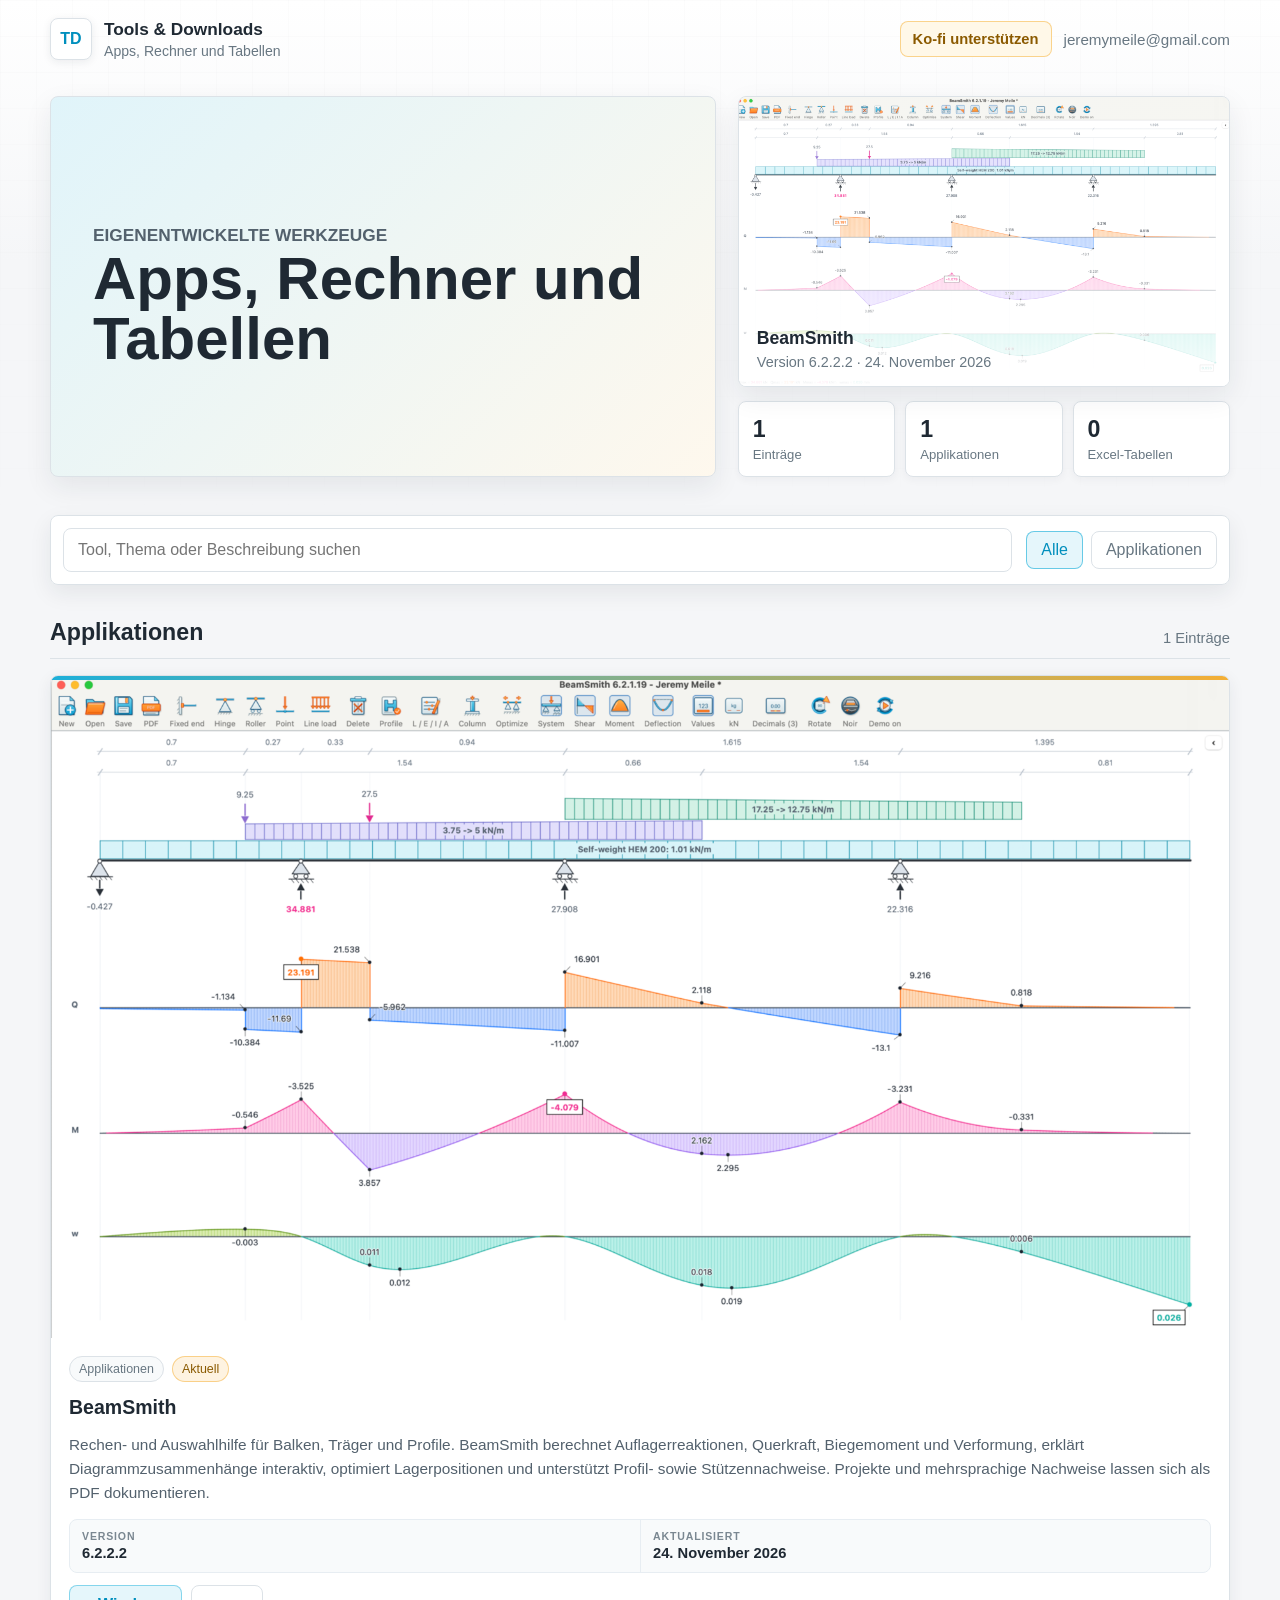
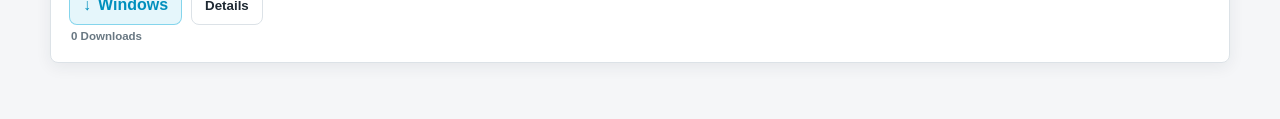
==== commit 7ed63043: "Bring the website back online with BeamSmith for Windows only - Restore the page, favicon, BeamSmith" ====
--- a/index.html
+++ b/index.html
@@ -395,7 +395,8 @@
         }
 
         .download-item.is-hidden,
-        .category-section.is-hidden {
+        .category-section.is-hidden,
+        .empty-state.is-hidden {
             display: none;
         }
 
@@ -959,8 +960,8 @@
     </div>
 
     <script>
-        const csvFilePath = 'downloads.csv?v=2026-08-09-recompiled-apps';
-        const detailsFilePath = 'details.json?v=2026-08-09-recompiled-apps';
+        const csvFilePath = 'downloads.csv?v=2026-11-24-beamsmith-6.2.2.2';
+        const detailsFilePath = 'details.json?v=2026-11-24-beamsmith-6.2.2.2';
         const countApiEndpoint = 'https://countapi.maayanlab.cloud/rpc';
         const countApiPrefix = 'oroxzy.github.io-global-downloads';
         const downloadList = document.getElementById('download-list');
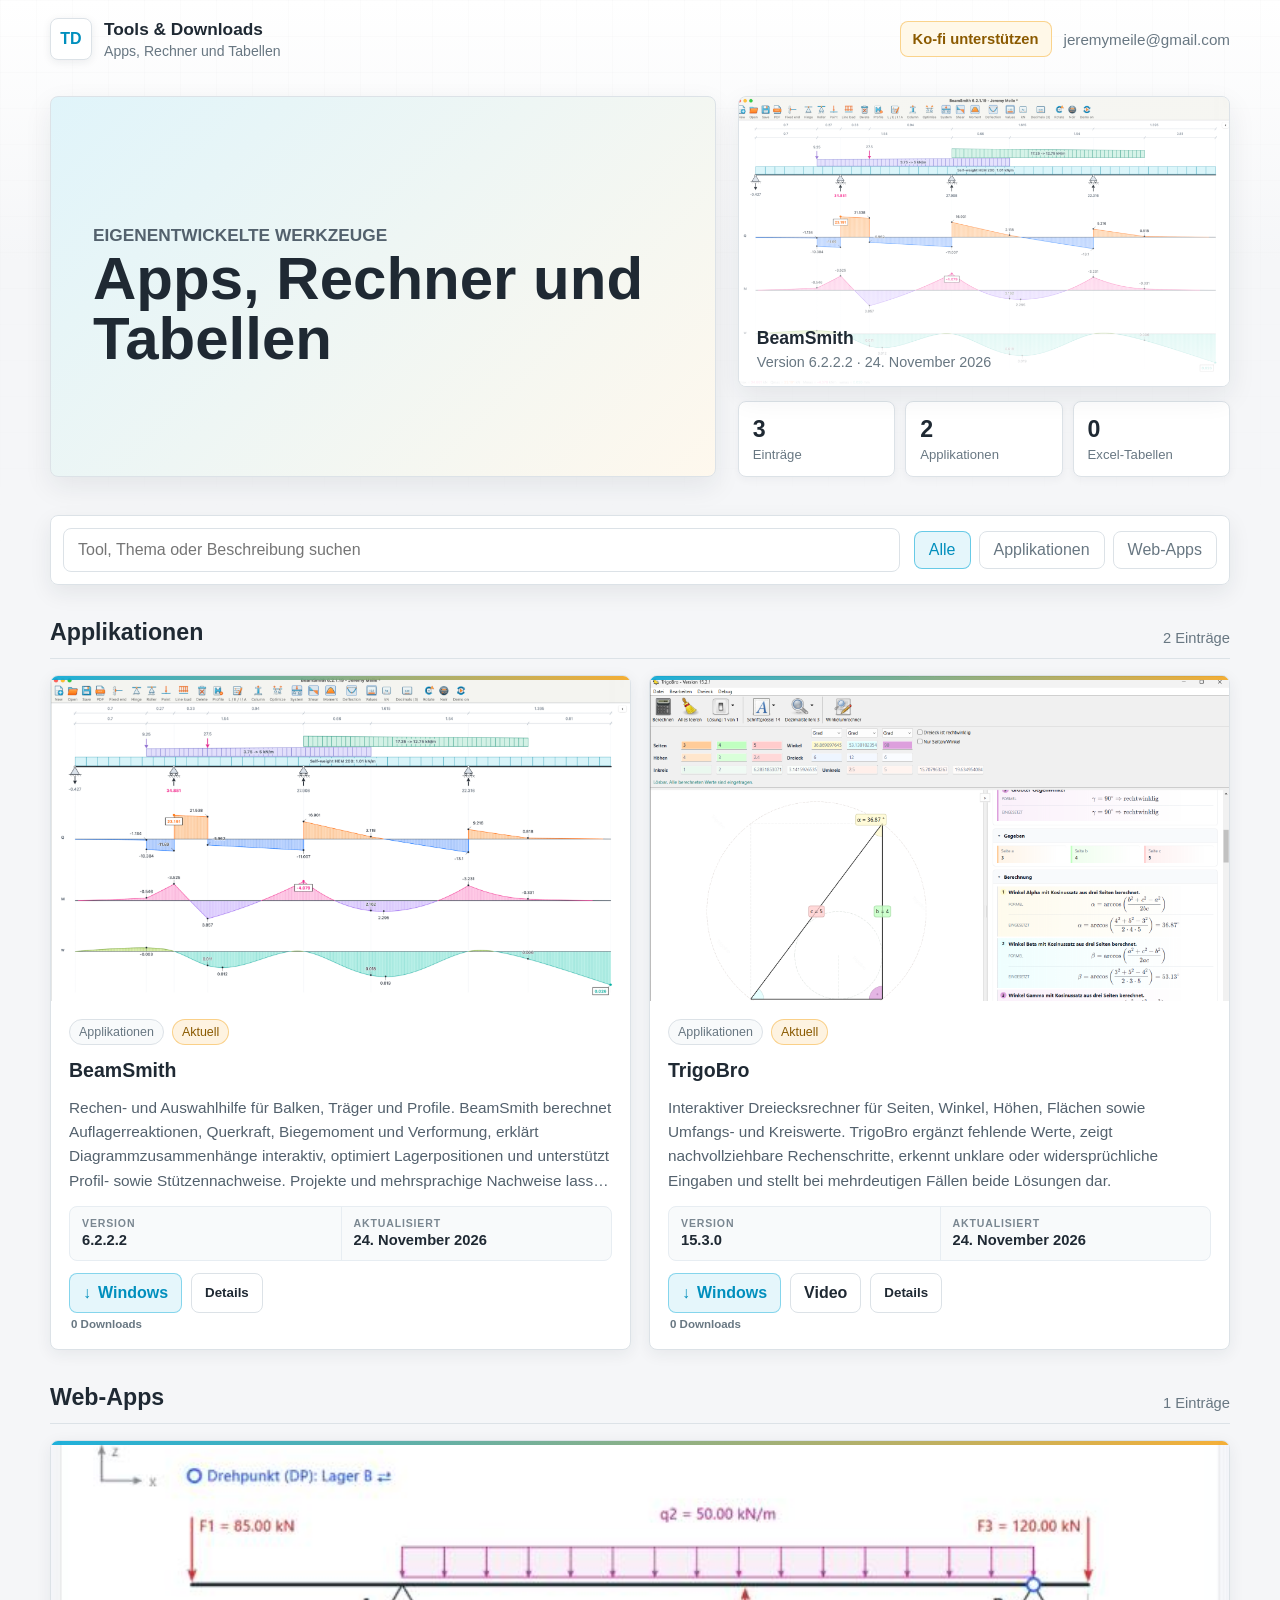
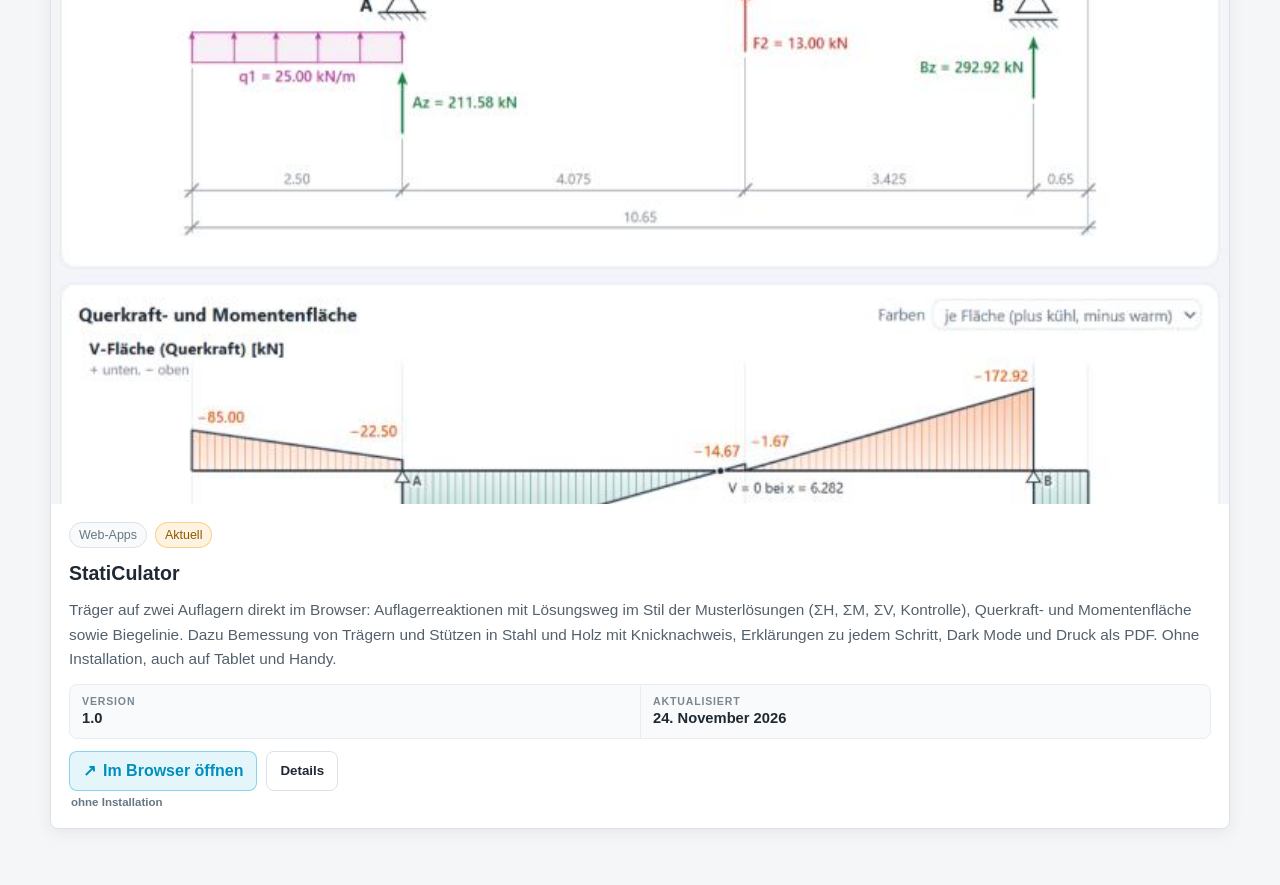
==== commit 0de7c326: "Neue Kategorie Web-Apps mit StatiCulator - downloads.csv: Spalte webpfad, Eintrag StatiCulator (Kate" ====
--- a/index.html
+++ b/index.html
@@ -960,8 +960,8 @@
     </div>
 
     <script>
-        const csvFilePath = 'downloads.csv?v=2026-11-24-beamsmith-6.2.2.2';
-        const detailsFilePath = 'details.json?v=2026-11-24-beamsmith-6.2.2.2';
+        const csvFilePath = 'downloads.csv?v=2026-11-24-staticulator-web';
+        const detailsFilePath = 'details.json?v=2026-11-24-staticulator-web';
         const countApiEndpoint = 'https://countapi.maayanlab.cloud/rpc';
         const countApiPrefix = 'oroxzy.github.io-global-downloads';
         const downloadList = document.getElementById('download-list');
@@ -1003,7 +1003,8 @@
                     datum,
                     kategorie,
                     previewvideopfad,
-                    downloadpfad_linux
+                    downloadpfad_linux,
+                    webpfad
                 ] = row.split(';');
 
                 return {
@@ -1017,7 +1018,8 @@
                     datum: datum?.trim(),
                     kategorie: kategorie?.trim(),
                     previewvideopfad: previewvideopfad?.trim(),
-                    downloadpfad_linux: downloadpfad_linux?.trim()
+                    downloadpfad_linux: downloadpfad_linux?.trim(),
+                    webpfad: webpfad?.trim()
                 };
             }).filter(item => item.titel && item.kategorie);
         }
@@ -1163,6 +1165,33 @@
             return wrapper;
         }
 
+        // Web-App: läuft direkt im Browser, ohne Download und ohne Installation
+        function createWebLink(href) {
+            const wrapper = document.createElement('div');
+            wrapper.className = 'download-action';
+
+            const link = document.createElement('a');
+            link.className = 'download-link web-link';
+            link.href = href;
+            link.title = 'Im Browser öffnen';
+
+            const icon = document.createElement('span');
+            icon.className = 'action-icon';
+            icon.setAttribute('aria-hidden', 'true');
+            icon.textContent = '↗';
+
+            const linkLabel = document.createElement('span');
+            linkLabel.textContent = 'Im Browser öffnen';
+            link.append(icon, linkLabel);
+
+            const note = document.createElement('span');
+            note.className = 'download-count';
+            note.textContent = 'ohne Installation';
+
+            wrapper.append(link, note);
+            return wrapper;
+        }
+
         function createDetailButton(item) {
             const button = document.createElement('button');
             button.type = 'button';
@@ -1191,8 +1220,8 @@
 
                 if (aPriority !== bPriority) return aPriority - bPriority;
 
-                const aHasDownload = Boolean(a.downloadpfad_windows || a.downloadpfad_mac);
-                const bHasDownload = Boolean(b.downloadpfad_windows || b.downloadpfad_mac);
+                const aHasDownload = Boolean(a.downloadpfad_windows || a.downloadpfad_mac || a.webpfad);
+                const bHasDownload = Boolean(b.downloadpfad_windows || b.downloadpfad_mac || b.webpfad);
 
                 if (aHasDownload !== bHasDownload) return aHasDownload ? -1 : 1;
 
@@ -1280,7 +1309,7 @@
                         topLine.appendChild(createBadge('Aktuell', 'latest'));
                     }
 
-                    if (!item.downloadpfad_windows && !item.downloadpfad_mac) {
+                    if (!item.downloadpfad_windows && !item.downloadpfad_mac && !item.webpfad) {
                         topLine.appendChild(createBadge('Noch nicht verfügbar', 'unavailable'));
                     }
 
@@ -1306,6 +1335,10 @@
 
                     const actions = document.createElement('div');
                     actions.className = 'actions';
+
+                    if (item.webpfad) {
+                        actions.appendChild(createWebLink(item.webpfad));
+                    }
 
                     if (item.downloadpfad_windows) {
                         const winKey = getDownloadKey(item, 'win');
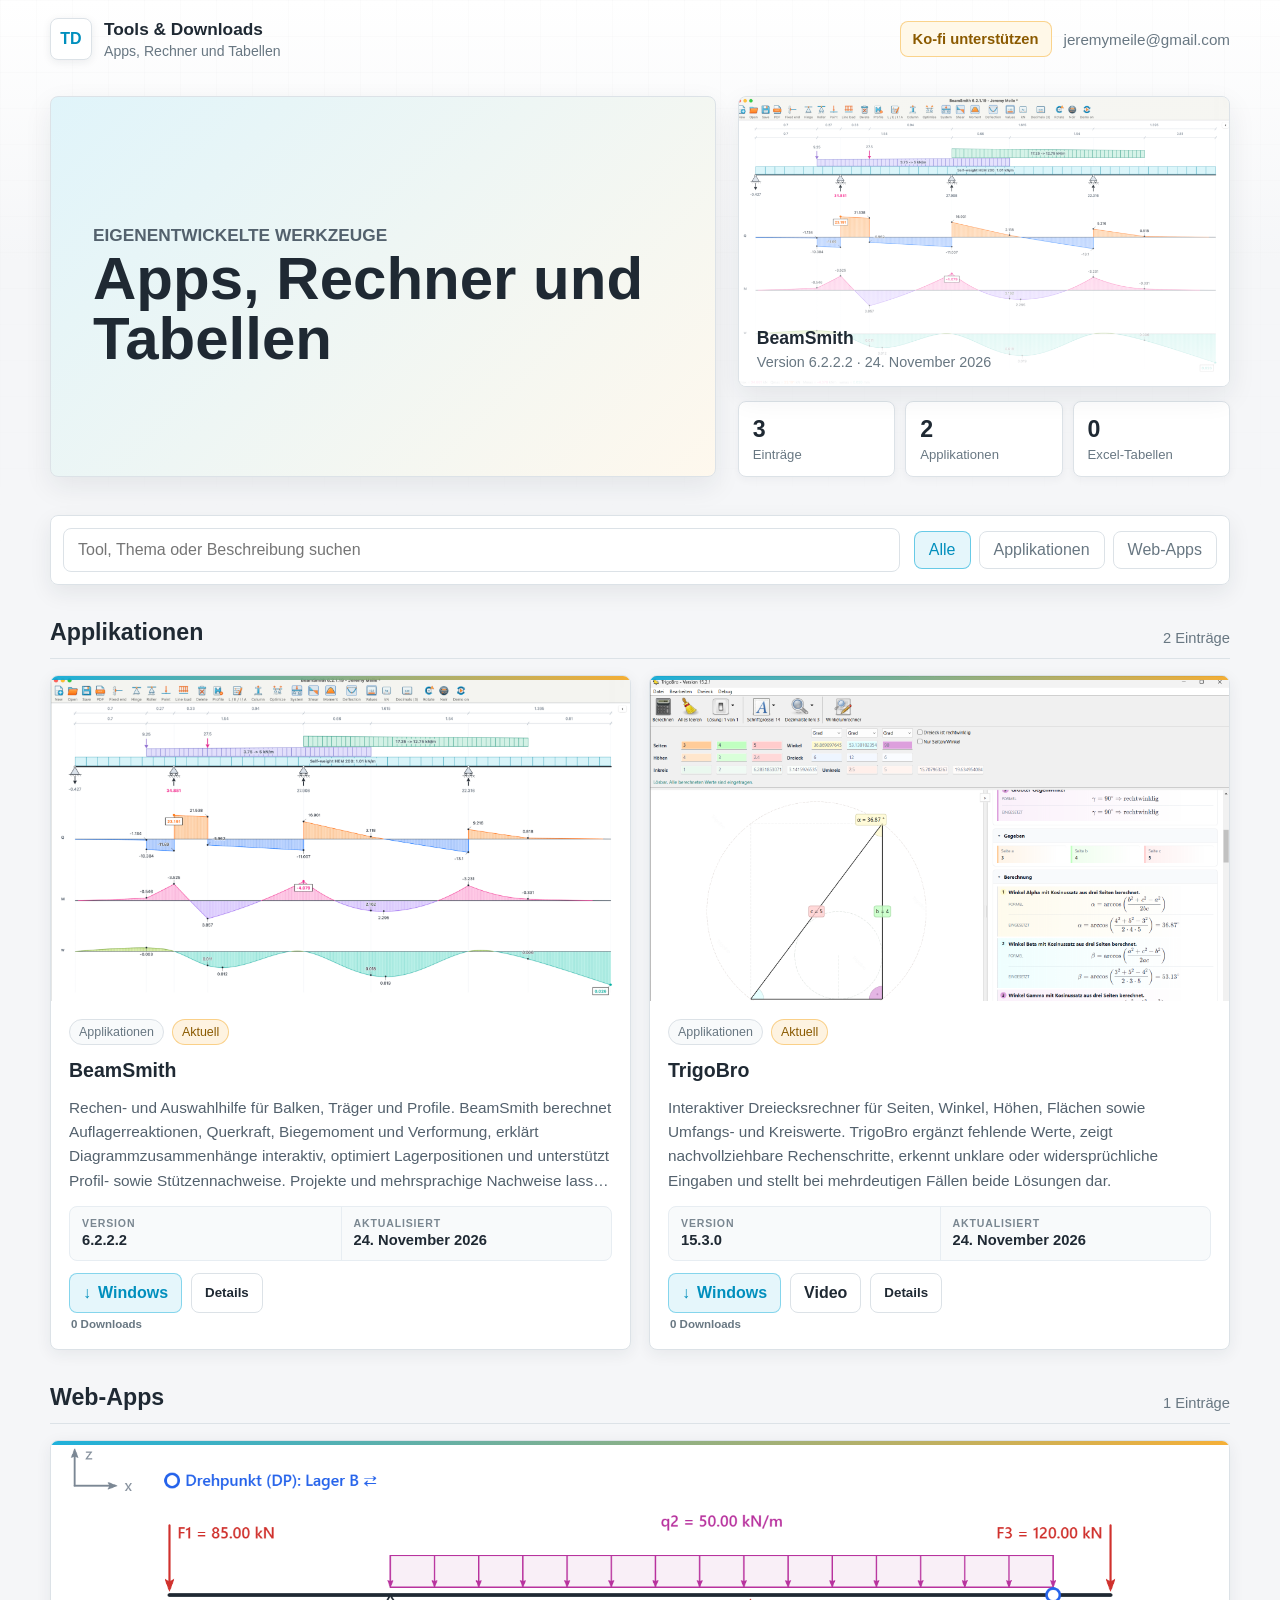
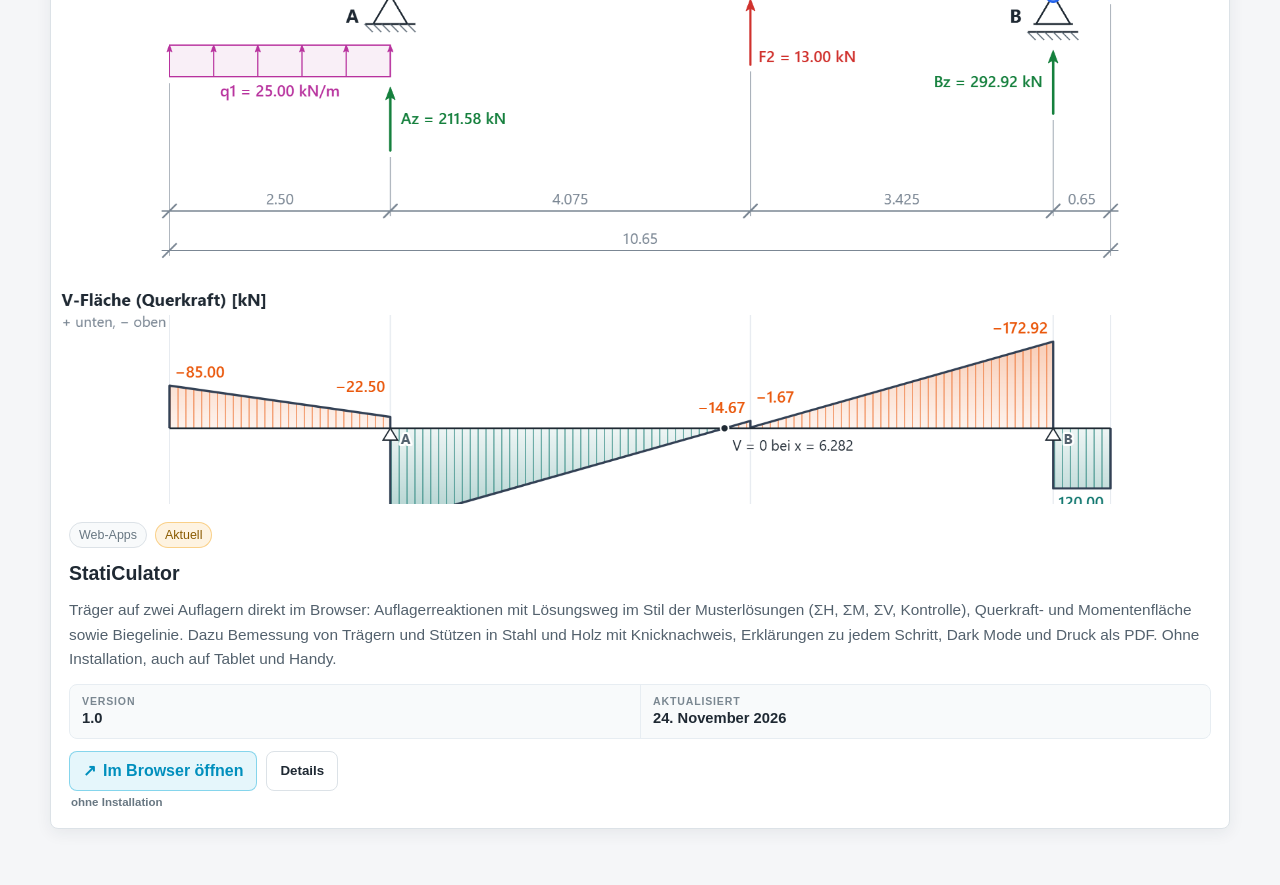
==== commit 9b8cdb3e: "StatiCulator-Karte: scharfes Vorschaubild, Bild und Titel öffnen die App - Vorschaubild 1790 × 1118 " ====
--- a/index.html
+++ b/index.html
@@ -461,6 +461,16 @@
             margin: 0;
             font-size: 1.22rem;
             line-height: 1.25;
+        }
+
+        .title-link {
+            color: inherit;
+            text-decoration: none;
+        }
+
+        .title-link:hover,
+        .title-link:focus-visible {
+            text-decoration: underline;
         }
 
         .description {
@@ -960,8 +970,8 @@
     </div>
 
     <script>
-        const csvFilePath = 'downloads.csv?v=2026-11-24-staticulator-web';
-        const detailsFilePath = 'details.json?v=2026-11-24-staticulator-web';
+        const csvFilePath = 'downloads.csv?v=2026-11-25-staticulator-web-2';
+        const detailsFilePath = 'details.json?v=2026-11-25-staticulator-web-2';
         const countApiEndpoint = 'https://countapi.maayanlab.cloud/rpc';
         const countApiPrefix = 'oroxzy.github.io-global-downloads';
         const downloadList = document.getElementById('download-list');
@@ -1279,7 +1289,8 @@
                         const imageButton = document.createElement('button');
                         imageButton.type = 'button';
                         imageButton.className = 'image-button';
-                        imageButton.setAttribute('aria-label', `${item.titel} vergrößern`);
+                        imageButton.setAttribute('aria-label', item.webpfad ? `${item.titel} im Browser öffnen` : `${item.titel} vergrößern`);
+                        if (item.webpfad) imageButton.title = 'Im Browser öffnen';
 
                         const img = document.createElement('img');
                         img.src = item.picturepfad;
@@ -1289,7 +1300,10 @@
 
                         imageButton.appendChild(img);
                         imageButton.addEventListener('click', () => {
-                            if (item.previewvideopfad) {
+                            // Web-App: ein Klick aufs Bild öffnet die App selbst
+                            if (item.webpfad) {
+                                window.location.href = item.webpfad;
+                            } else if (item.previewvideopfad) {
                                 openVideoPopup(item.previewvideopfad, `${item.titel} Vorschau`);
                             } else {
                                 openPopup(item.picturepfad, item.titel);
@@ -1314,7 +1328,15 @@
                     }
 
                     const title = document.createElement('h4');
-                    title.textContent = item.titel;
+                    if (item.webpfad) {
+                        const titleLink = document.createElement('a');
+                        titleLink.className = 'title-link';
+                        titleLink.href = item.webpfad;
+                        titleLink.textContent = item.titel;
+                        title.appendChild(titleLink);
+                    } else {
+                        title.textContent = item.titel;
+                    }
 
                     const desc = document.createElement('p');
                     desc.className = 'description';
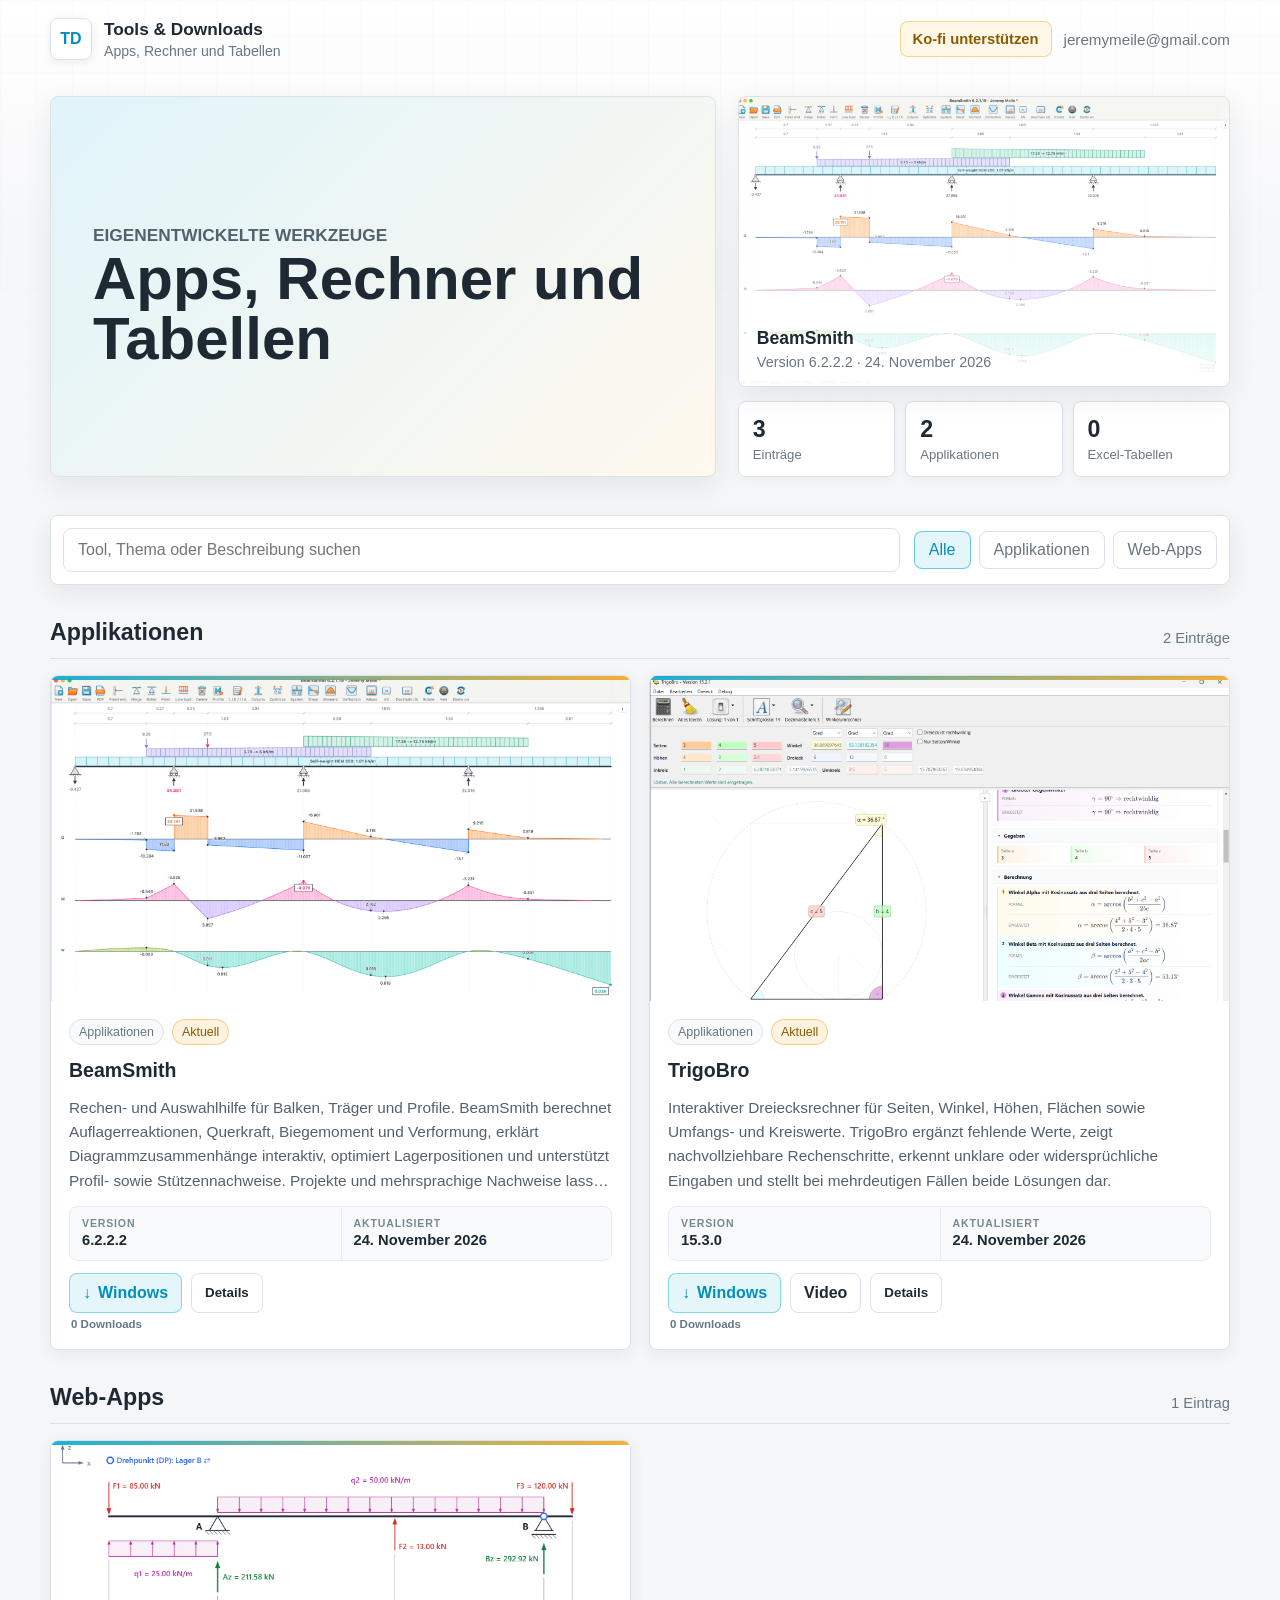
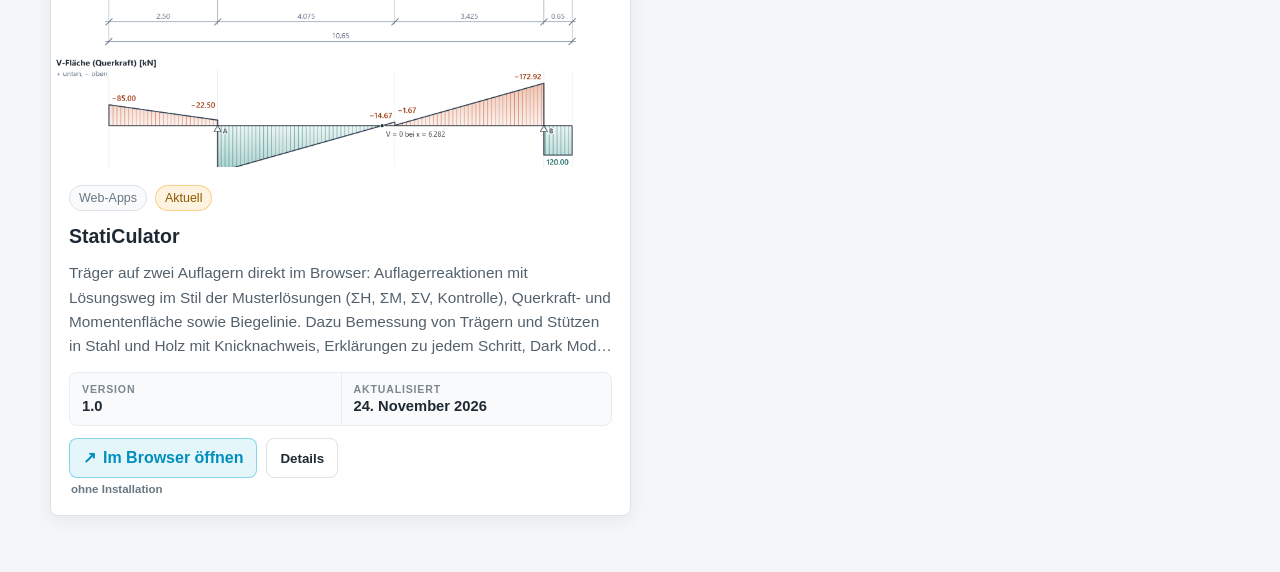
==== commit d78a8ea9: "Startseite: einzelne Karte (Web-Apps) so gross wie die anderen, „1 Eintrag“" ====
--- a/index.html
+++ b/index.html
@@ -360,7 +360,8 @@
 
         .category-container {
             display: grid;
-            grid-template-columns: repeat(auto-fit, minmax(280px, 1fr));
+            /* zwei Spalten, auf schmalen Bildschirmen eine; auto-fill, damit eine einzelne Karte nicht die ganze Breite füllt */
+            grid-template-columns: repeat(auto-fill, minmax(max(280px, calc((100% - 18px) / 2)), 1fr));
             gap: 18px;
         }
 
@@ -1266,7 +1267,7 @@
                 heading.textContent = category;
 
                 const count = document.createElement('span');
-                count.textContent = `${sortedCategoryItems.length} Einträge`;
+                count.textContent = `${sortedCategoryItems.length} ${sortedCategoryItems.length === 1 ? 'Eintrag' : 'Einträge'}`;
 
                 title.append(heading, count);
                 section.appendChild(title);
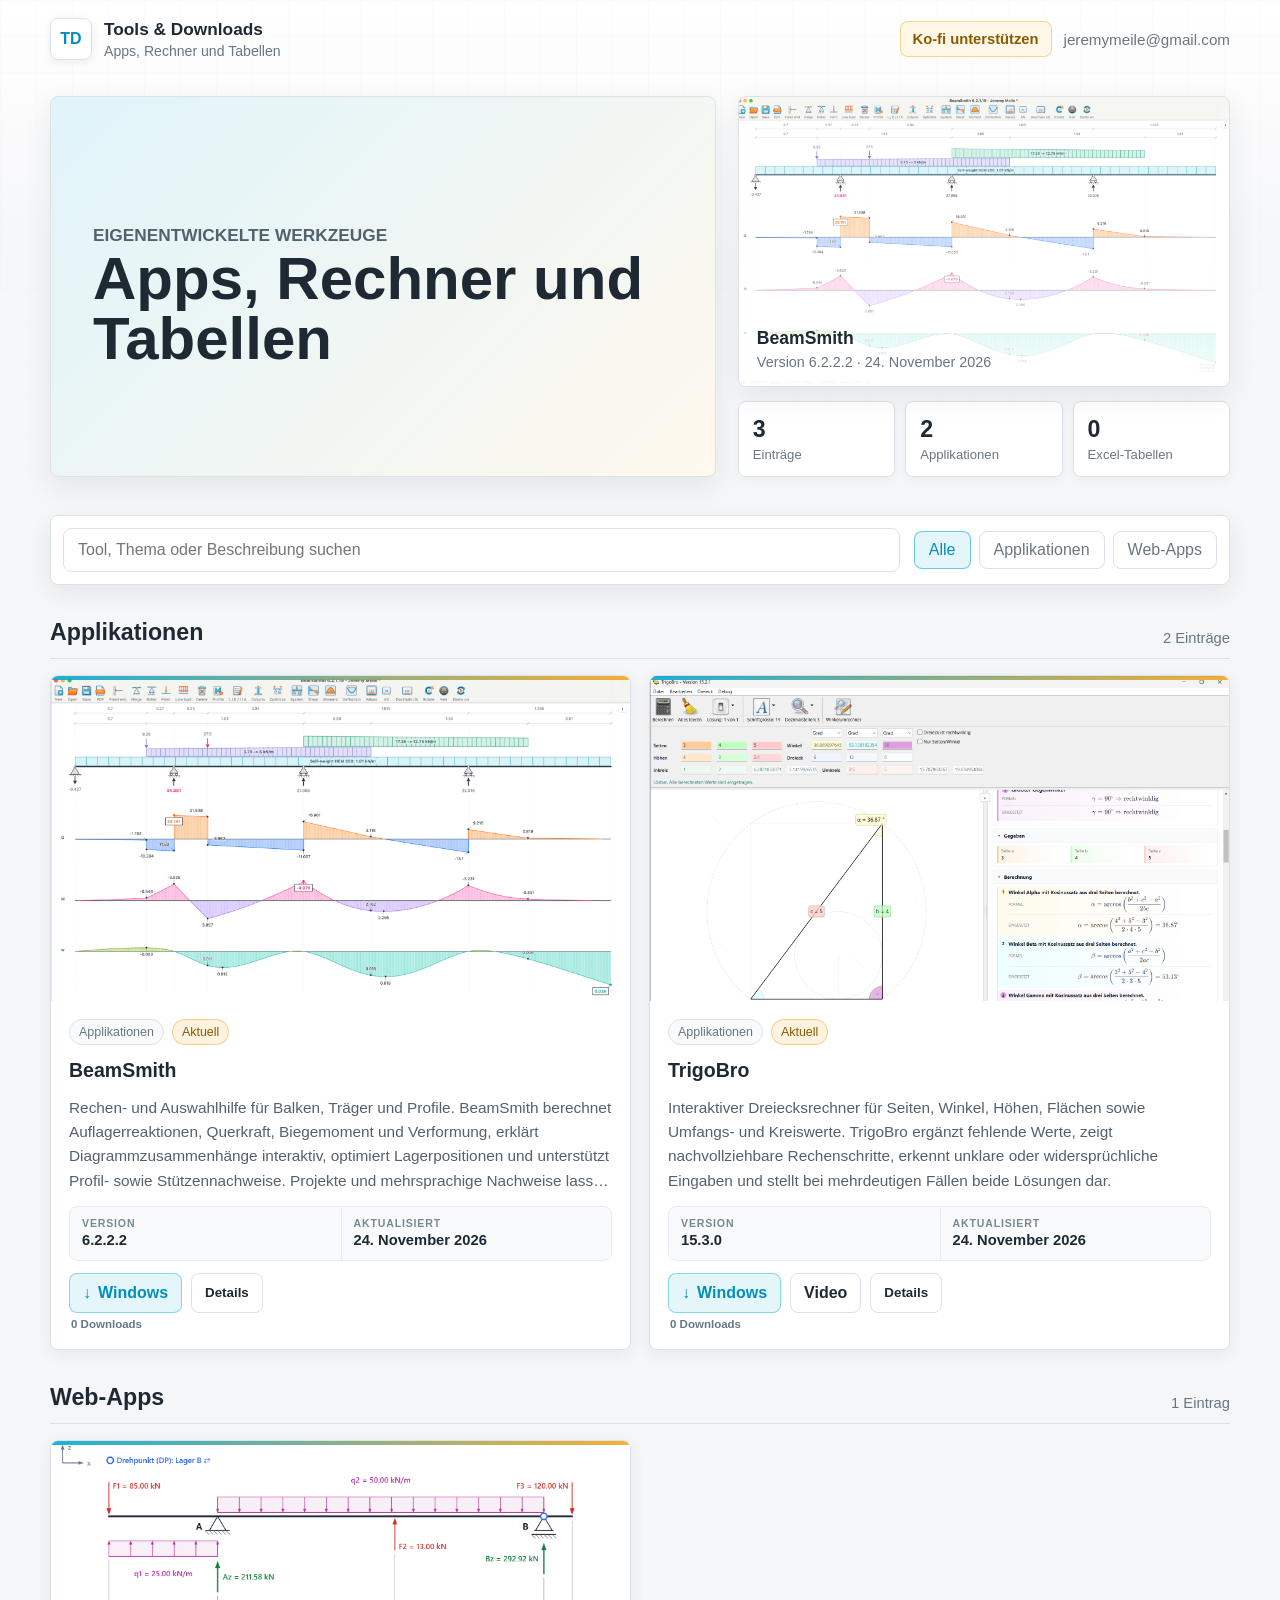
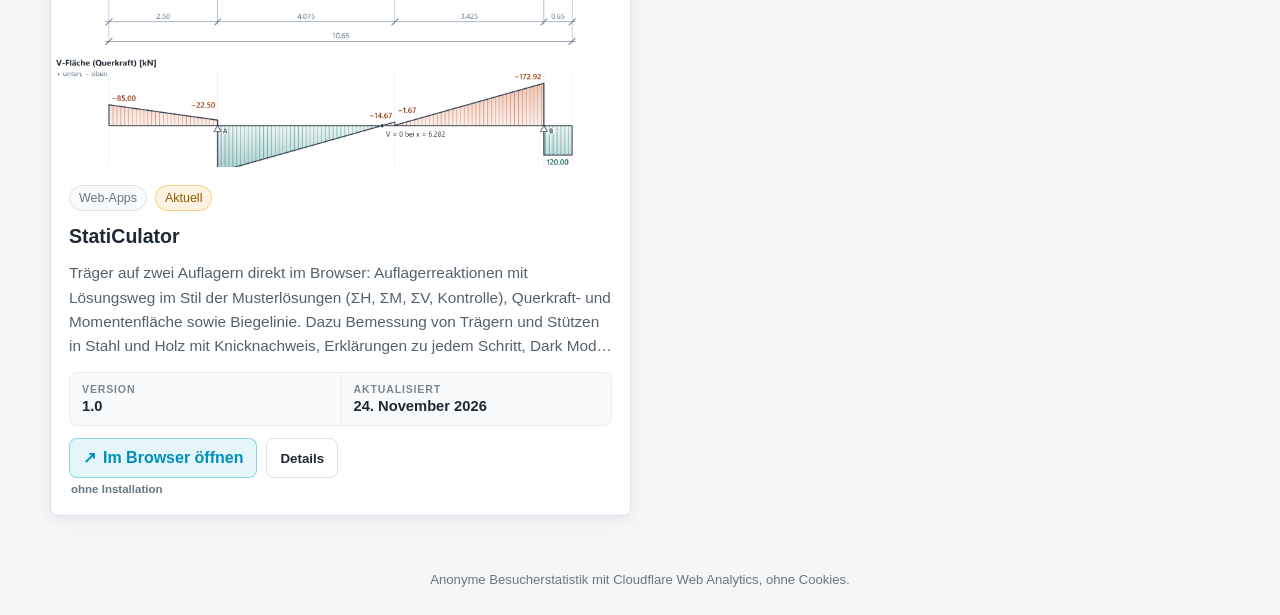
==== commit 1438edfe: "Startseite und StatiCulator: anonyme Besucherstatistik mit Cloudflare Web Analytics Zähler ohne Cook" ====
--- a/index.html
+++ b/index.html
@@ -892,6 +892,13 @@
             .download-action {
                 width: 100%;
             }
+        }
+
+        .site-note {
+            margin: 0 0 28px;
+            color: var(--muted);
+            font-size: 0.82rem;
+            text-align: center;
         }
     </style>
 </head>
@@ -950,6 +957,7 @@
             <div id="download-list"></div>
             <div class="empty-state is-hidden" id="empty-state">Keine passenden Downloads gefunden.</div>
         </main>
+        <p class="site-note">Anonyme Besucherstatistik mit Cloudflare Web Analytics, ohne Cookies.</p>
     </div>
 
     <div id="popup" role="dialog" aria-modal="true" aria-label="Bildvorschau">
@@ -1592,5 +1600,15 @@
 
         init();
     </script>
+    <!-- Cloudflare Web Analytics: anonyme Besucherstatistik ohne Cookies, nur auf der Website (lokal nicht) -->
+    <script>
+        if (location.hostname === 'oroxzy.github.io') {
+            const beacon = document.createElement('script');
+            beacon.type = 'module';
+            beacon.src = 'https://static.cloudflareinsights.com/beacon.min.js';
+            beacon.setAttribute('data-cf-beacon', '{"token": "6373fa06aa584f6f83a182a83b758754"}');
+            document.body.appendChild(beacon);
+        }
+    </script>
 </body>
 </html>
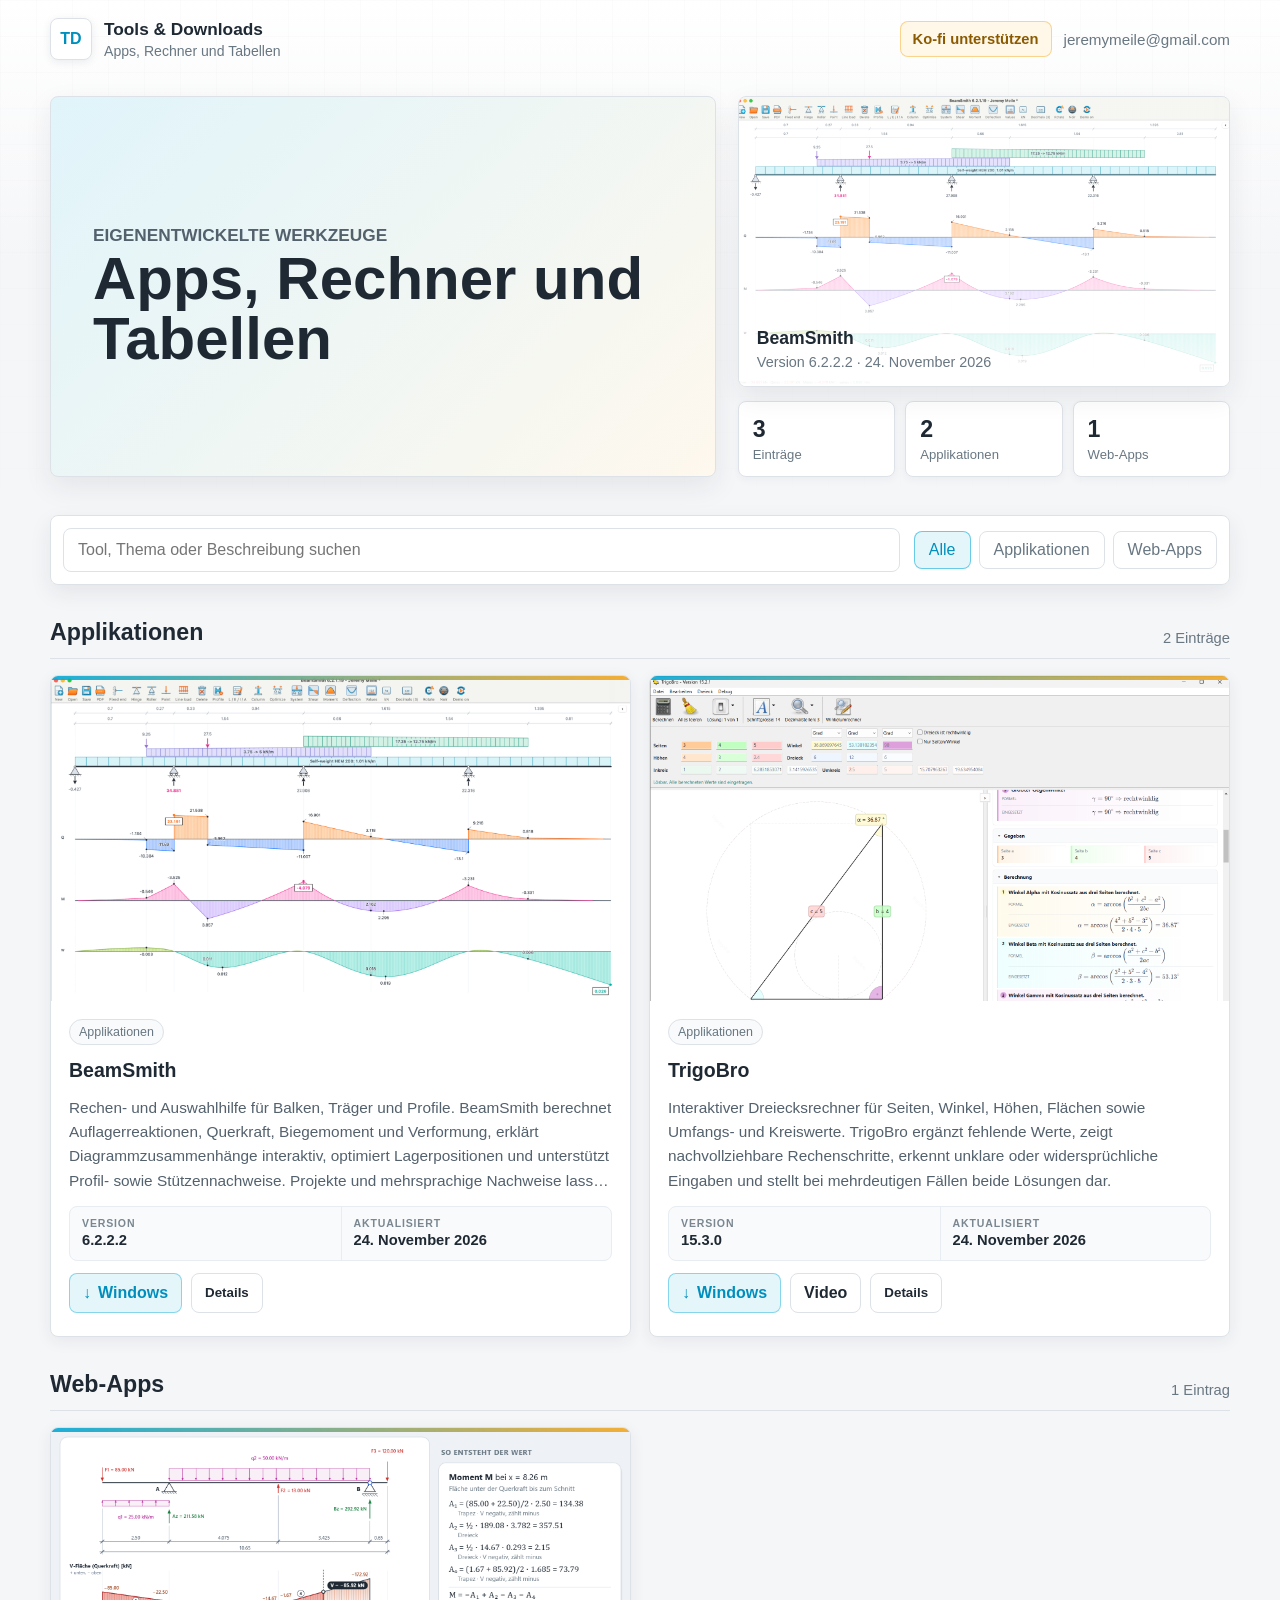
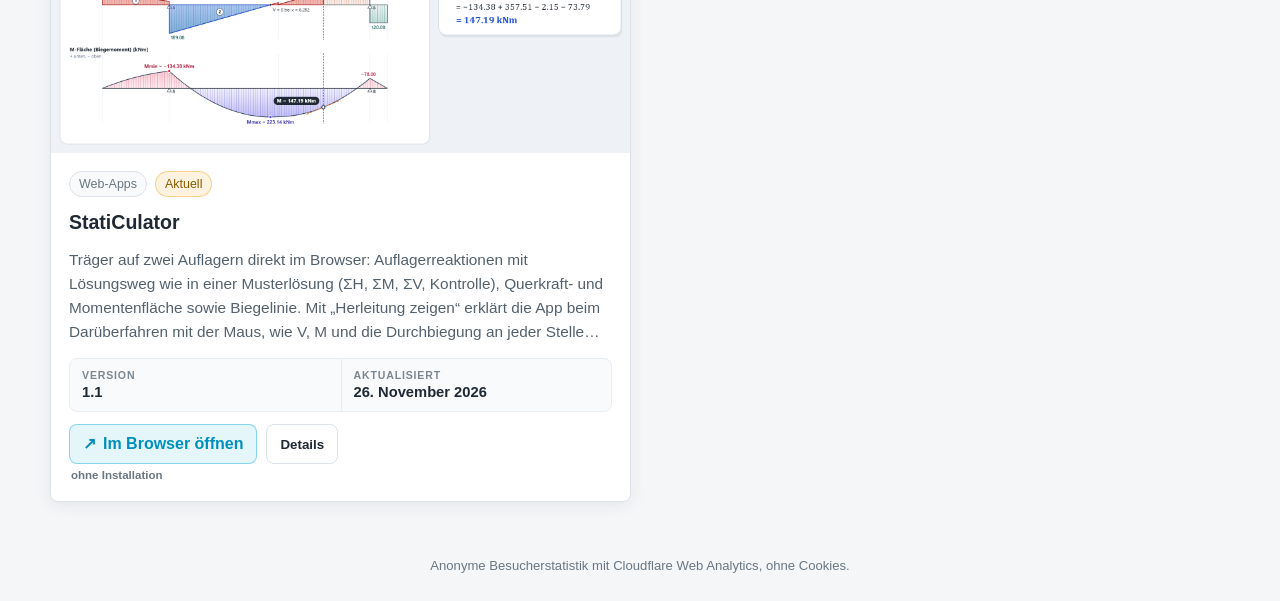
==== commit cf1059ca: "Startseite: Web-Apps-Zahl, Link-Vorschau, neues StatiCulator-Bild, Texte - Zahlenkachel Web-Apps sta" ====
--- a/index.html
+++ b/index.html
@@ -4,6 +4,16 @@
     <meta charset="UTF-8">
     <meta name="viewport" content="width=device-width, initial-scale=1.0">
     <title>Tools & Downloads</title>
+    <meta name="description" content="Eigenentwickelte Werkzeuge für Baustatik und Bau: BeamSmith, TrigoBro und StatiCulator – Applikationen zum Herunterladen und Web-Apps direkt im Browser.">
+    <!-- Link-Vorschau (WhatsApp, Teams, Mail, soziale Netzwerke) -->
+    <meta property="og:type" content="website">
+    <meta property="og:site_name" content="Tools & Downloads">
+    <meta property="og:title" content="Apps, Rechner und Tabellen">
+    <meta property="og:description" content="Eigenentwickelte Werkzeuge für Baustatik und Bau: BeamSmith, TrigoBro und StatiCulator.">
+    <meta property="og:url" content="https://oroxzy.github.io/">
+    <meta property="og:image" content="https://oroxzy.github.io/Pictures/Beamsmith.PNG">
+    <meta property="og:locale" content="de_CH">
+    <meta name="twitter:card" content="summary_large_image">
     <link rel="icon" href="favicon.svg" type="image/svg+xml">
     <style>
         :root {
@@ -942,8 +952,8 @@
                             <span>Applikationen</span>
                         </div>
                         <div class="stat">
-                            <strong id="sheet-count">0</strong>
-                            <span>Excel-Tabellen</span>
+                            <strong id="web-count">0</strong>
+                            <span>Web-Apps</span>
                         </div>
                     </div>
                 </aside>
@@ -955,13 +965,13 @@
             </section>
 
             <div id="download-list"></div>
-            <div class="empty-state is-hidden" id="empty-state">Keine passenden Downloads gefunden.</div>
+            <div class="empty-state is-hidden" id="empty-state">Keine passenden Einträge gefunden.</div>
         </main>
         <p class="site-note">Anonyme Besucherstatistik mit Cloudflare Web Analytics, ohne Cookies.</p>
     </div>
 
     <div id="popup" role="dialog" aria-modal="true" aria-label="Bildvorschau">
-        <button class="popup-close" id="popup-close" type="button" aria-label="Bildvorschau schließen">×</button>
+        <button class="popup-close" id="popup-close" type="button" aria-label="Bildvorschau schliessen">×</button>
         <img id="popup-img" src="" alt="">
     </div>
 
@@ -972,15 +982,15 @@
                     <h3 id="details-title">Details</h3>
                     <p id="details-tagline"></p>
                 </div>
-                <button class="details-close" id="details-close" type="button" aria-label="Details schließen">×</button>
+                <button class="details-close" id="details-close" type="button" aria-label="Details schliessen">×</button>
             </div>
             <div class="details-body" id="details-body"></div>
         </div>
     </div>
 
     <script>
-        const csvFilePath = 'downloads.csv?v=2026-11-25-staticulator-web-2';
-        const detailsFilePath = 'details.json?v=2026-11-25-staticulator-web-2';
+        const csvFilePath = 'downloads.csv?v=2026-11-26-staticulator-web-3';
+        const detailsFilePath = 'details.json?v=2026-11-26-staticulator-web-3';
         const countApiEndpoint = 'https://countapi.maayanlab.cloud/rpc';
         const countApiPrefix = 'oroxzy.github.io-global-downloads';
         const downloadList = document.getElementById('download-list');
@@ -998,7 +1008,7 @@
         const detailsBody = document.getElementById('details-body');
         const toolCount = document.getElementById('tool-count');
         const appCount = document.getElementById('app-count');
-        const sheetCount = document.getElementById('sheet-count');
+        const webCount = document.getElementById('web-count');
         const featuredImage = document.getElementById('featured-image');
         const featuredTitle = document.getElementById('featured-title');
         const featuredMeta = document.getElementById('featured-meta');
@@ -1059,7 +1069,7 @@
 
             toolCount.textContent = items.length;
             appCount.textContent = items.filter(item => item.kategorie === 'Applikationen').length;
-            sheetCount.textContent = items.filter(item => item.kategorie === 'Excel-Tabellen').length;
+            webCount.textContent = items.filter(item => item.kategorie === 'Web-Apps').length;
 
             if (!featured) return;
 
@@ -1143,7 +1153,7 @@
             const link = document.createElement('a');
             link.className = 'download-link';
             link.href = href;
-            link.title = `${label} herunterladen`;
+            link.title = `Für ${label} herunterladen`;
 
             const icon = document.createElement('span');
             icon.className = 'action-icon';
@@ -1298,7 +1308,7 @@
                         const imageButton = document.createElement('button');
                         imageButton.type = 'button';
                         imageButton.className = 'image-button';
-                        imageButton.setAttribute('aria-label', item.webpfad ? `${item.titel} im Browser öffnen` : `${item.titel} vergrößern`);
+                        imageButton.setAttribute('aria-label', item.webpfad ? `${item.titel} im Browser öffnen` : `${item.titel} vergrössern`);
                         if (item.webpfad) imageButton.title = 'Im Browser öffnen';
 
                         const img = document.createElement('img');
@@ -1557,7 +1567,7 @@
             } catch (err) {
                 console.error('Fehler beim Abrufen des Zählers:', err);
                 link.dataset.downloadCount = 0;
-                setDownloadCount(count, 0);
+                count.textContent = ''; // ohne Zahl lieber nichts als „0 Downloads“
             }
         }
 
